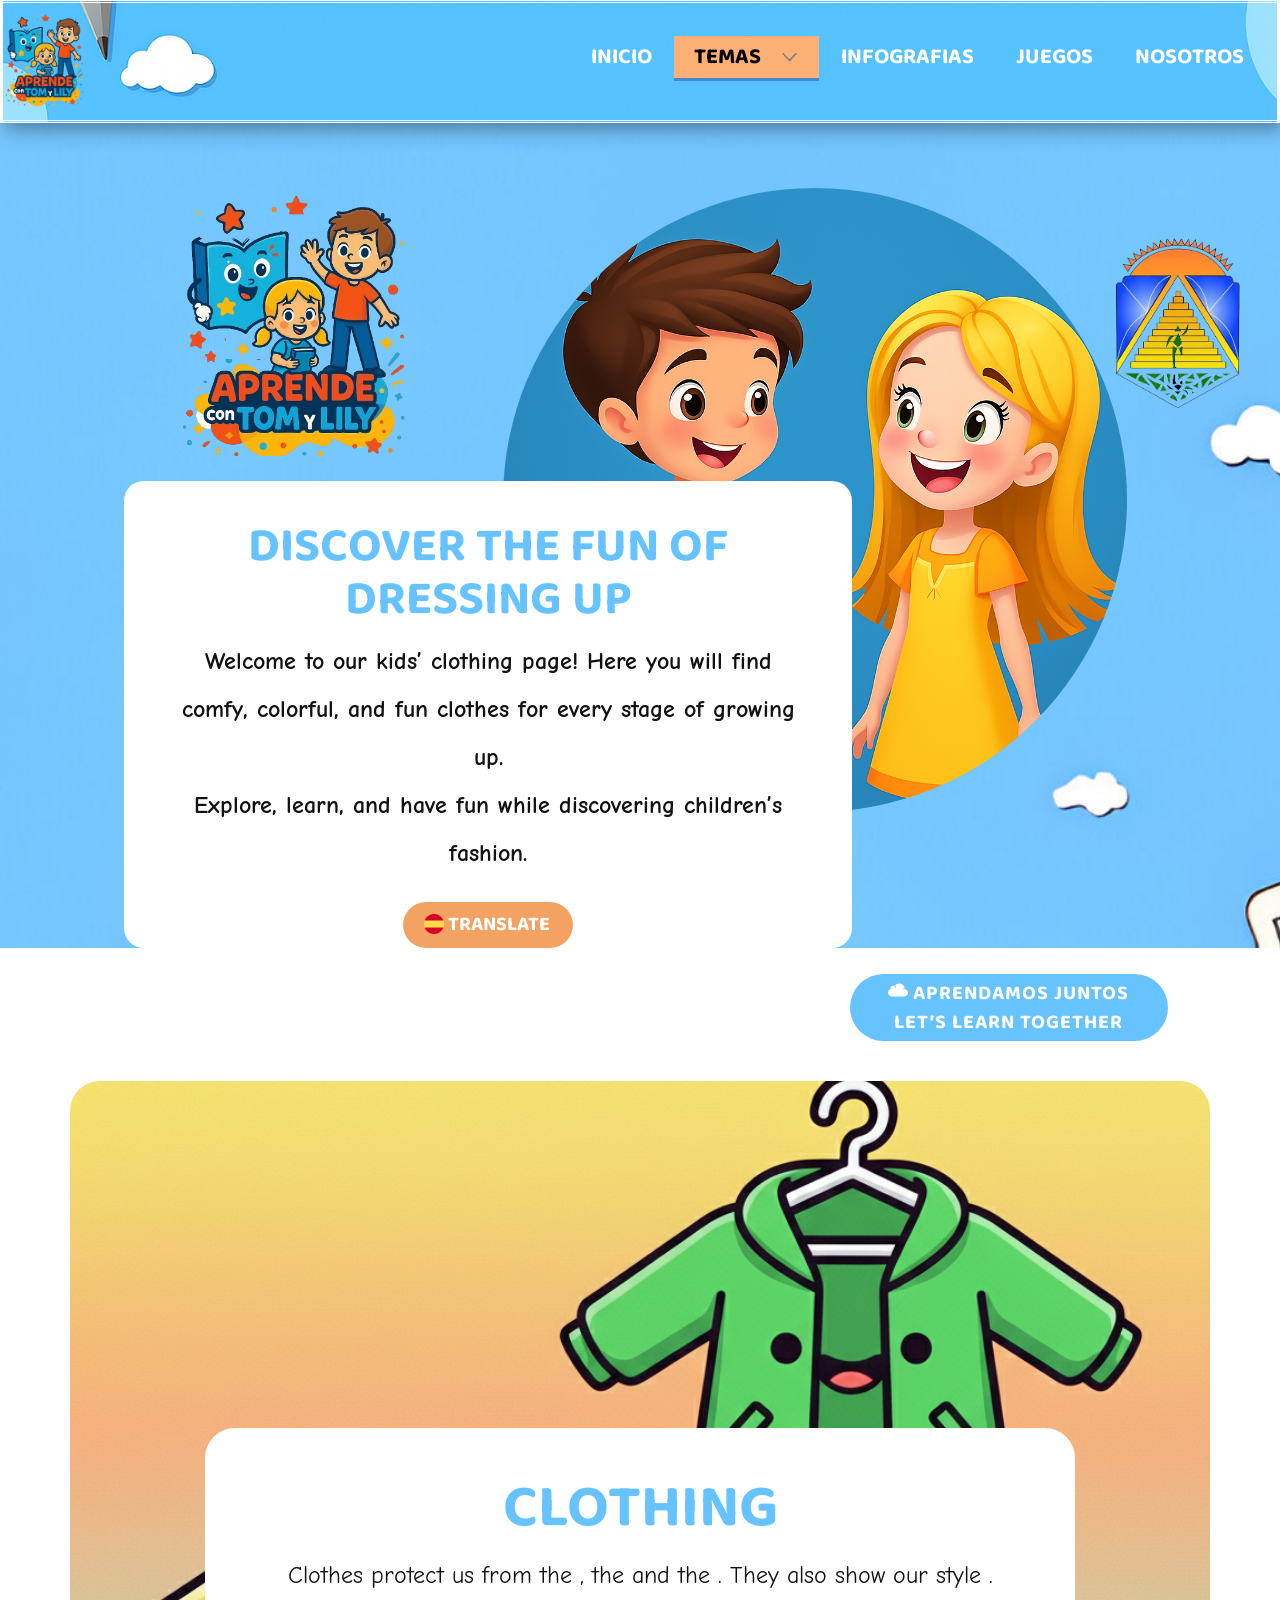
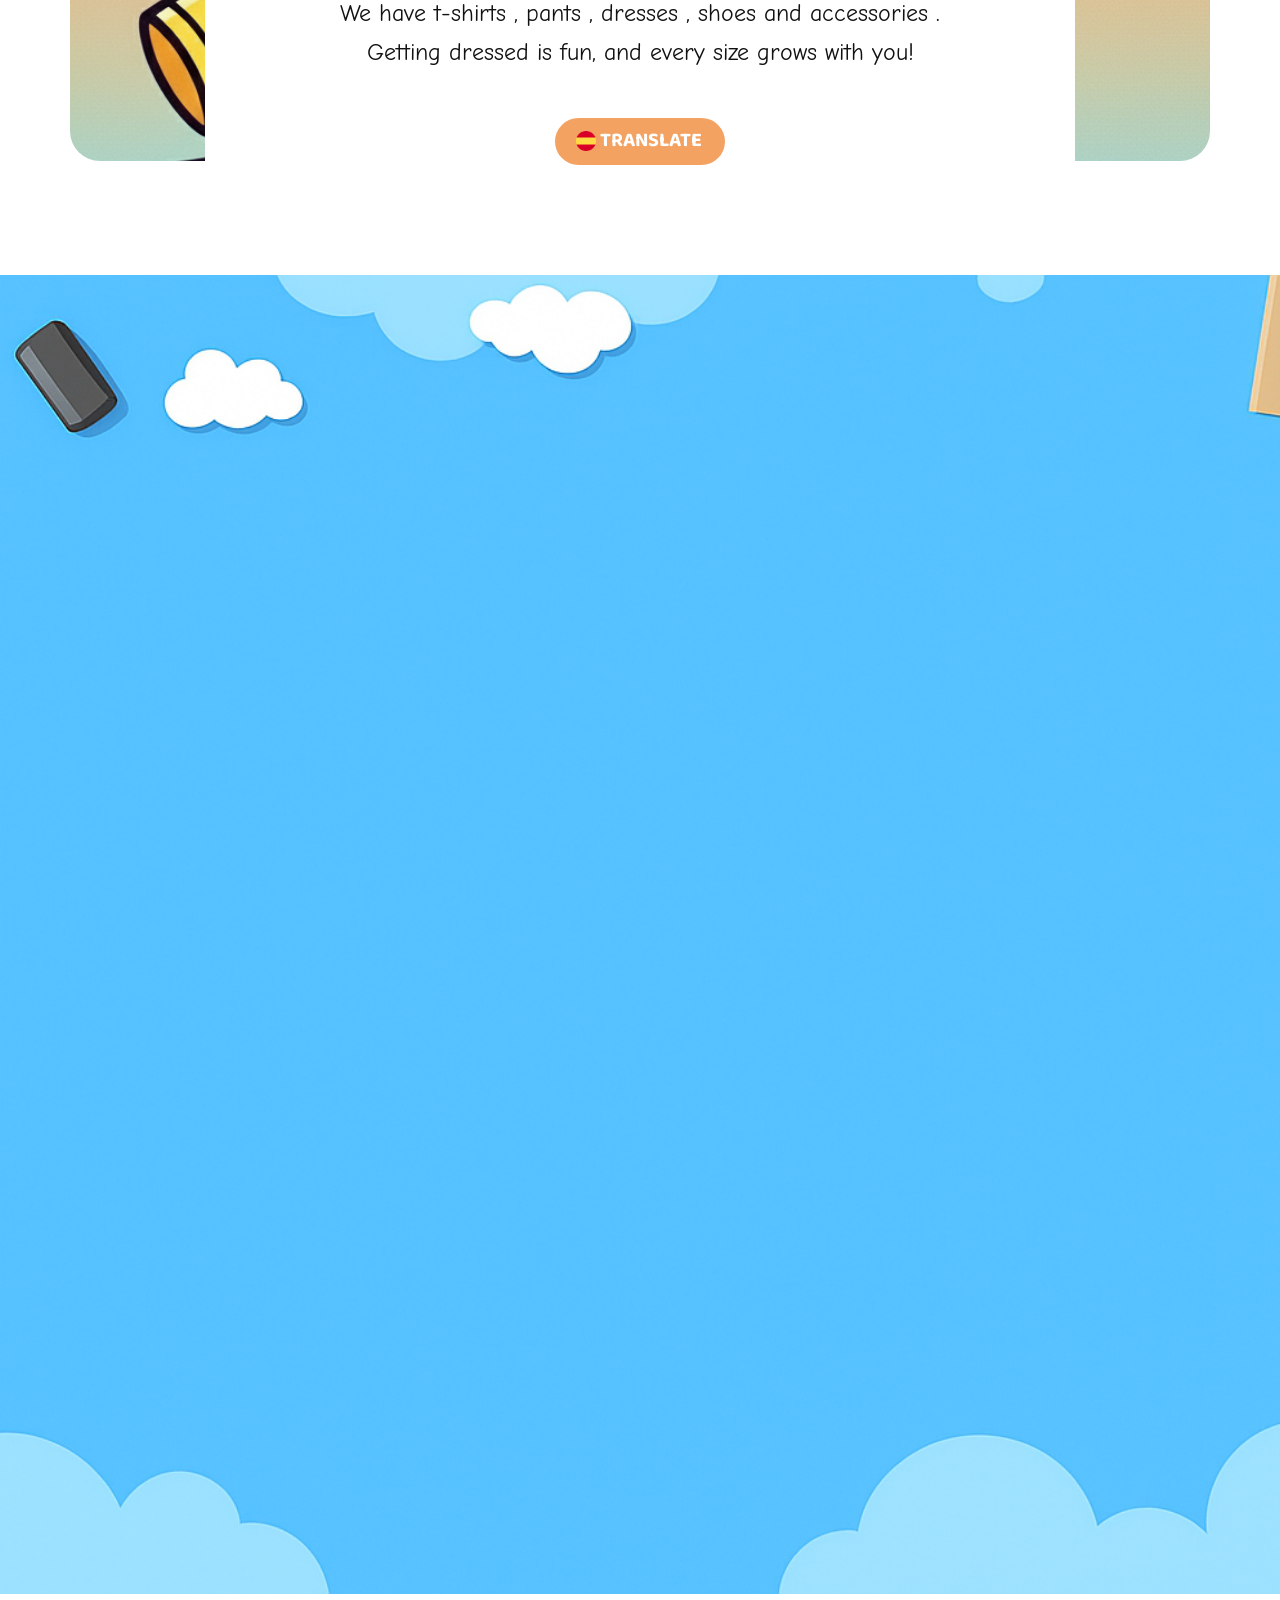
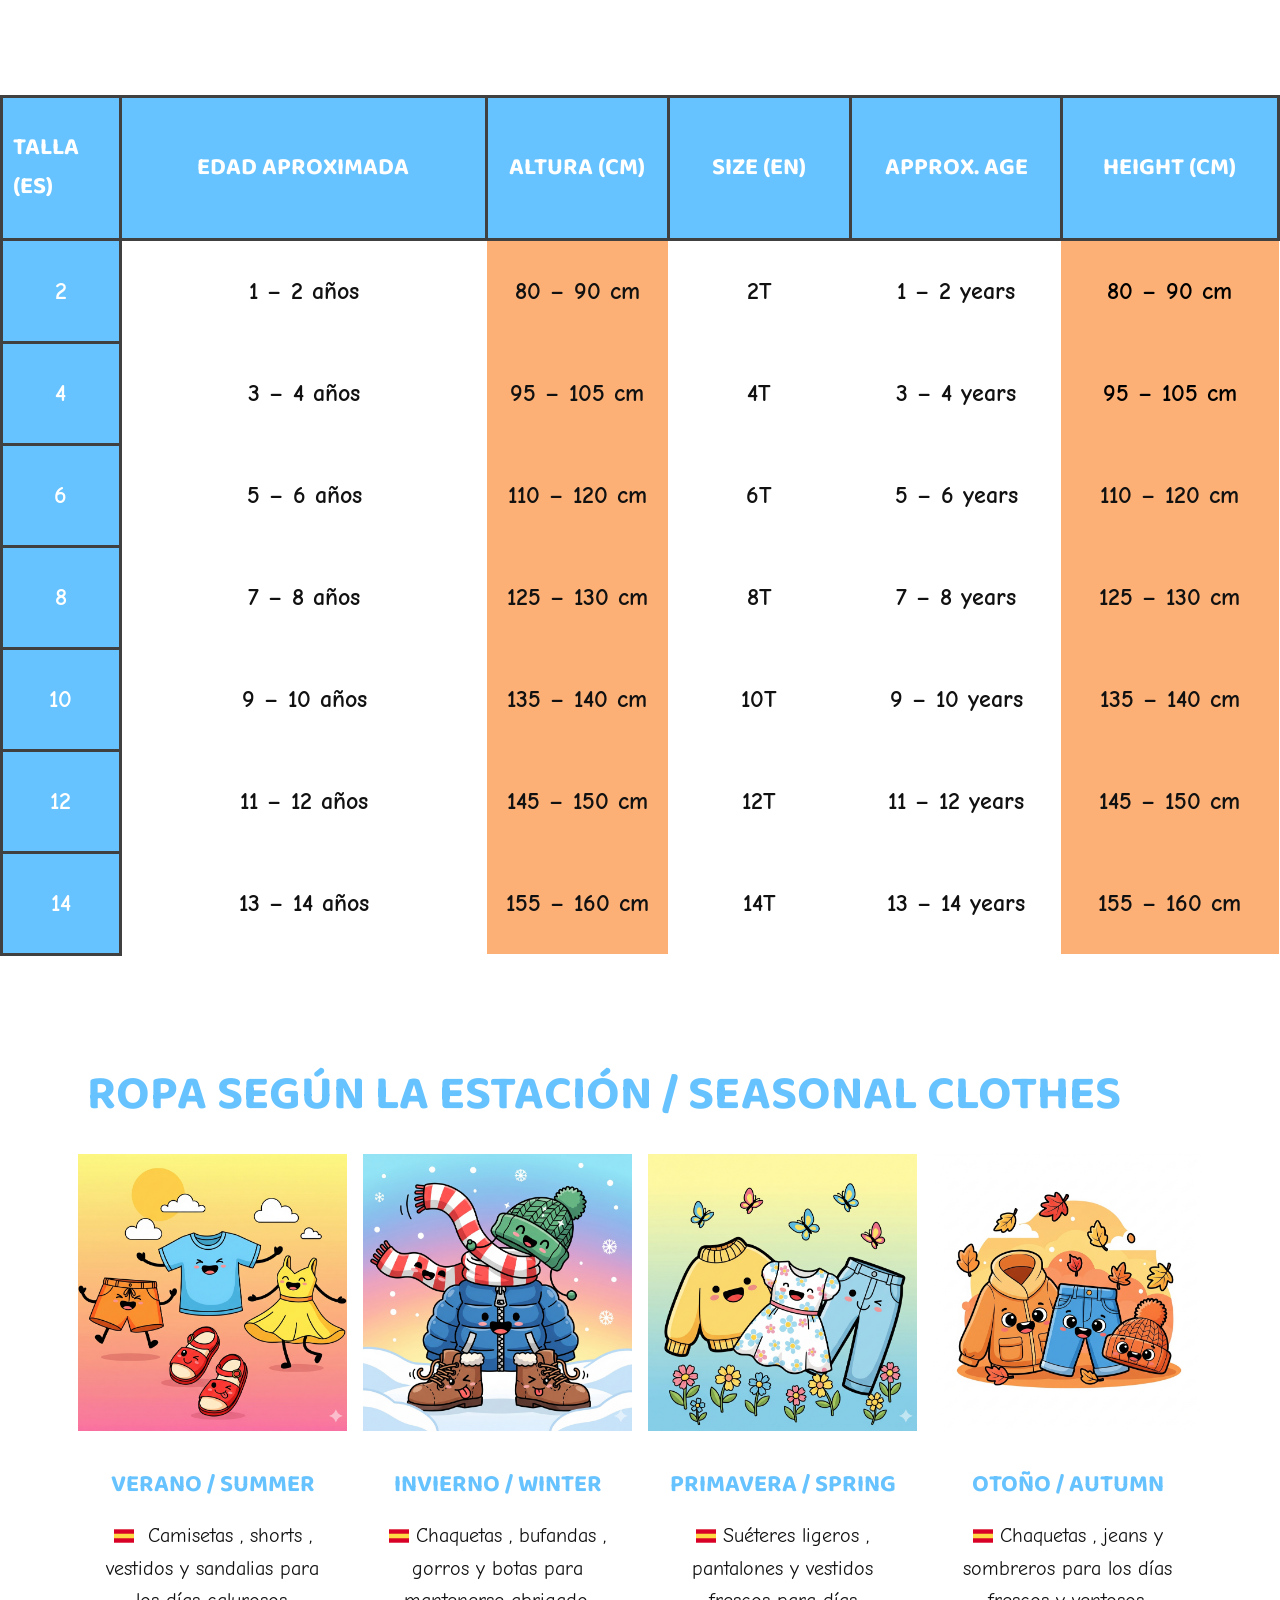
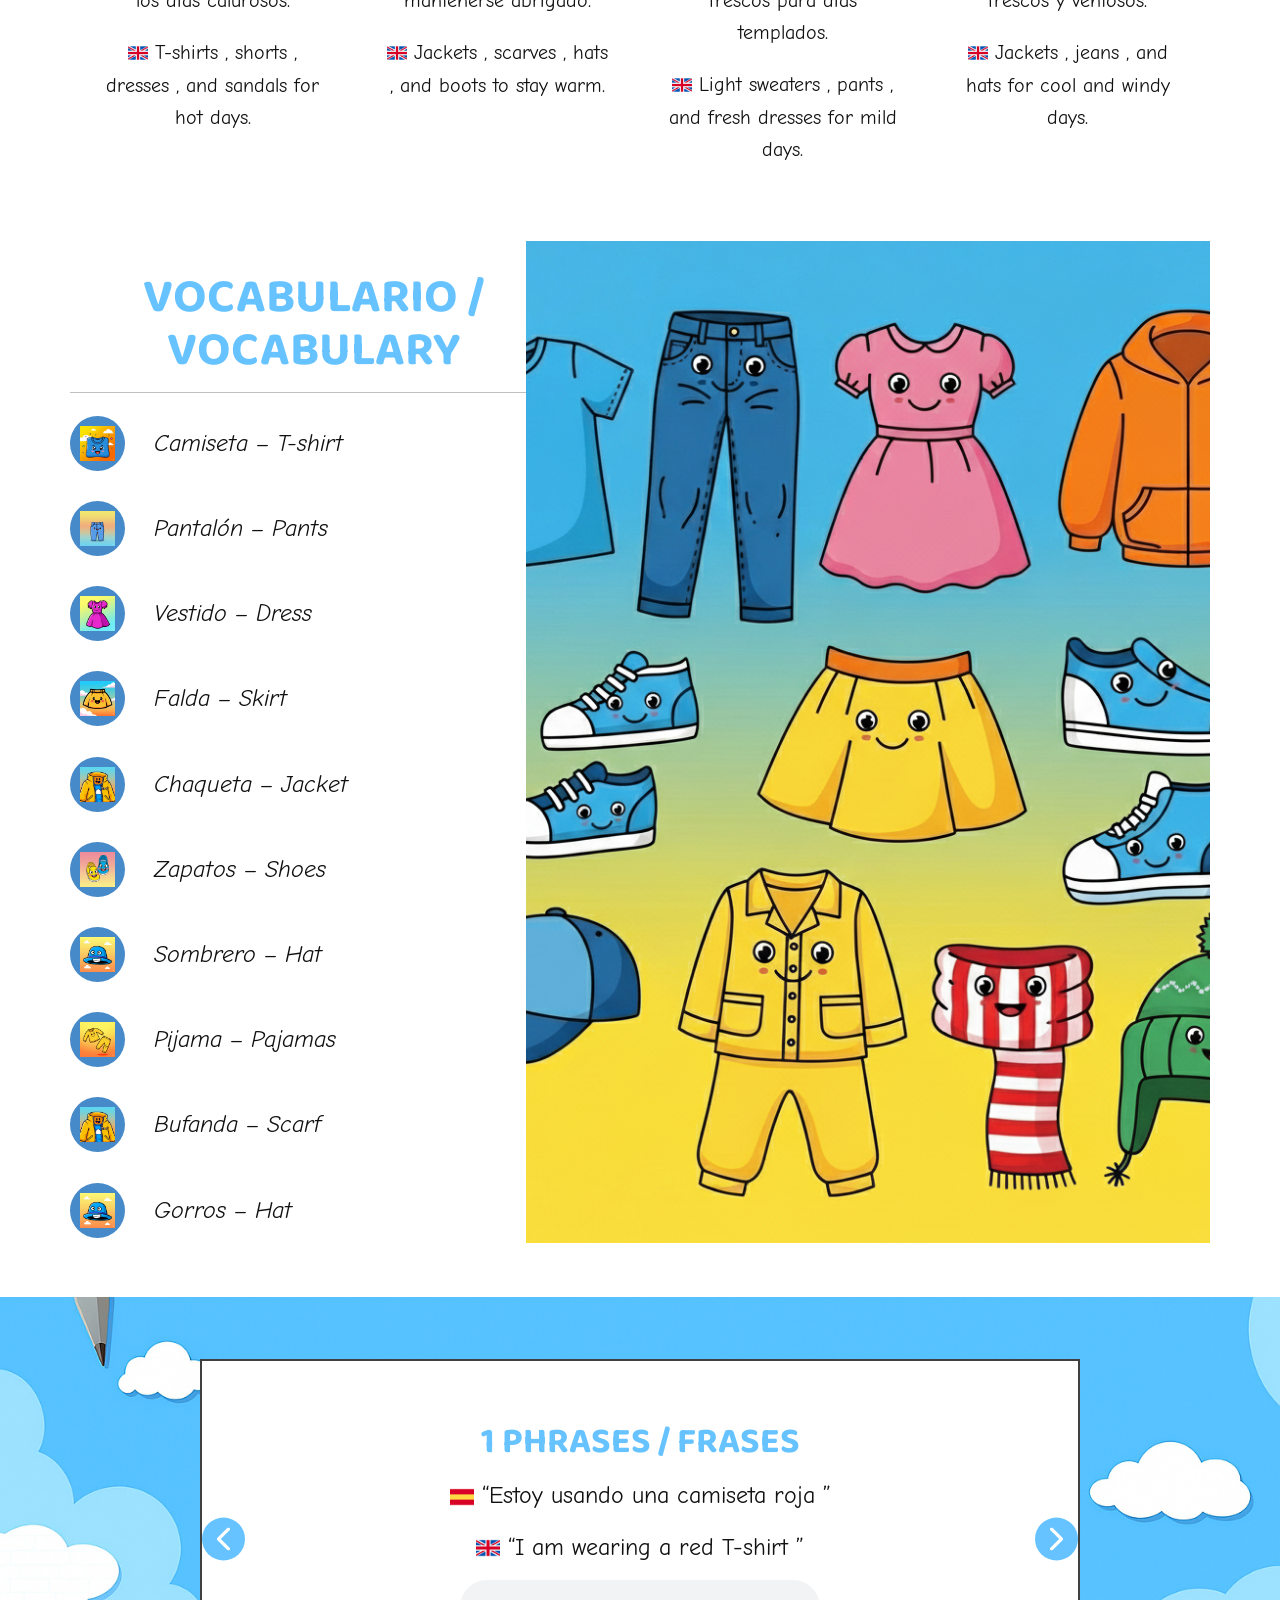
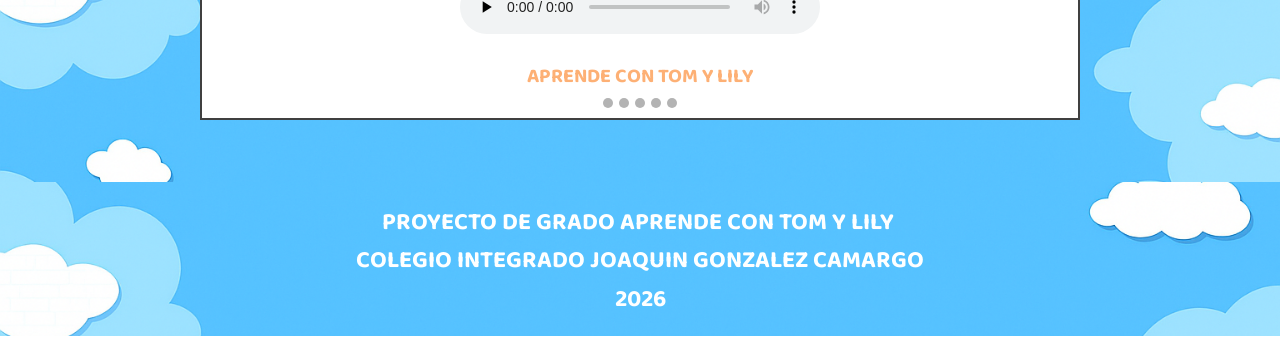
==== Clothes.html @ 3222d50f "proyecto" ====
<!DOCTYPE html>
<html style="font-size: 16px;" lang="es-CO"><head>
    <meta name="viewport" content="width=device-width, initial-scale=1.0">
    <meta charset="utf-8">
    <meta name="keywords" content="GLOOMY, ​SINTOMAS, 01, 02, ​LA DEP​RESION, ​SINTOMAS, Sample Headline, Aumentar la presencia en las búsquedas del sitio web, Haga crecer su negocio con marketing digital de servicio completo">
    <meta name="description" content="">
    <title>Clothes</title>
    <link rel="stylesheet" href="assets/css/nicepage.css" media="screen">
  <link rel="stylesheet" href="assets/css/Clothes.css" media="screen">
  <link rel="stylesheet" href="assets/css/responsive.css" media="screen">
    <script class="u-script" type="text/javascript" src="assets/js/jquery.js" defer=""></script>
    <script class="u-script" type="text/javascript" src="assets/js/nicepage.js" defer=""></script>
    
    
    
    
    
    
    
    
    
    <link id="u-page-google-font" rel="stylesheet" href="https://fonts.googleapis.com/css2?display=swap&amp;family=Baloo+2:wght@400;500;600;700;800&amp;family=Comic+Neue:ital,wght@0,300;0,400;0,700;1,300;1,400;1,700">
    <script type="application/ld+json">{
		"@context": "http://schema.org",
		"@type": "Organization",
		"name": "Tom y Lily 1",
		"logo": "images/logo-118.png"
}</script>
    <meta name="theme-color" content="#478ac9">
    <meta property="og:title" content="Clothes">
    <meta property="og:description" content="">
    <meta property="og:type" content="website">
  <meta data-intl-tel-input-cdn-path="intlTelInput/"></head>
  <body data-path-to-root="./" data-include-products="false" class="u-body u-clearfix u-overlap u-xxl-mode" data-lang="es"><header class="u-border-3 u-border-white u-box-shadow u-clearfix u-header u-image u-sticky u-header" id="sec-ee45" data-animation-name="" data-animation-duration="0" data-animation-delay="0" data-animation-direction=""><a href="index.html#sec-a640" data-page-id="1099517345" class="u-image u-logo u-image-1" data-image-width="408" data-image-height="612" data-lang-es="1099517345#sec-a640">
        <img src="images/logo-118.png" class="u-logo-image u-logo-image-1">
      </a><nav class="u-dropdown-icon u-menu u-menu-dropdown u-offcanvas u-menu-1" role="navigation" data-responsive-from="MD">
        <div class="menu-collapse u-custom-font" style="font-size: 1.375rem; letter-spacing: 0px; font-family: &quot;Baloo 2&quot;; font-weight: 700; text-transform: uppercase;">
          <a class="u-button-style u-custom-active-border-color u-custom-active-color u-custom-border u-custom-border-color u-custom-borders u-custom-color u-custom-hover-border-color u-custom-hover-color u-custom-left-right-menu-spacing u-custom-padding-bottom u-custom-text-active-color u-custom-text-color u-custom-text-decoration u-custom-text-hover-color u-custom-text-shadow u-custom-text-shadow-blur u-custom-text-shadow-color u-custom-text-shadow-transparency u-custom-text-shadow-x u-custom-text-shadow-y u-custom-top-bottom-menu-spacing u-hamburger-link u-nav-link u-text-active-palette-1-base u-text-hover-palette-2-base u-hamburger-link-1" href="#" tabindex="-1" aria-label="Open menu" aria-controls="f4fc">
            <svg class="u-svg-link" viewBox="0 0 24 24"><use xlink:href="#menu-hamburger"></use></svg>
            <svg class="u-svg-content" version="1.1" id="menu-hamburger" viewBox="0 0 16 16" x="0px" y="0px" xmlns:xlink="http://www.w3.org/1999/xlink" xmlns="http://www.w3.org/2000/svg"><g><rect y="1" width="16" height="2"></rect><rect y="7" width="16" height="2"></rect><rect y="13" width="16" height="2"></rect>
</g></svg>
          </a>
        </div>
        <div class="u-custom-menu u-nav-container">
          <ul class="u-custom-font u-nav u-spacing-2 u-unstyled u-nav-1" role="menubar"><li role="none" class="u-nav-item"><a role="menuitem" class="u-active-custom-color-5 u-border-3 u-border-active-palette-1-base u-border-hover-palette-1-light-1 u-border-no-left u-border-no-right u-border-no-top u-button-style u-hover-custom-color-8 u-nav-link u-text-active-black u-text-hover-black u-text-white u-nav-link-2" href="index.html" data-page-id="1099517345" data-lang-es="{&quot;content&quot;:&quot;Inicio&quot;,&quot;href&quot;:&quot;1099517345#sec-a640&quot;}">Inicio</a>
</li><li role="none" class="u-nav-item"><a role="menuitem" class="u-active-custom-color-5 u-border-3 u-border-active-palette-1-base u-border-hover-palette-1-light-1 u-border-no-left u-border-no-right u-border-no-top u-button-style u-hover-custom-color-8 u-nav-link u-text-active-black u-text-hover-black u-text-white u-nav-link-2" href="#" data-lang-es="{&quot;content&quot;:&quot;Temas&quot;,&quot;href&quot;:&quot;#&quot;}">Temas</a><div class="u-nav-popup"><ul role="menu" class="u-border-1 u-border-grey-30 u-h-spacing-16 u-nav u-unstyled u-v-spacing-10 u-nav-2" aria-label="Temas menu"><li role="none" class="u-nav-item"><a role="menuitem" class="u-active-custom-color-5 u-button-style u-hover-custom-color-5 u-nav-link u-text-active-palette-1-dark-2 u-text-black u-text-hover-white u-white" href="My-family.html" data-lang-es="{&quot;content&quot;:&quot;My Family&quot;,&quot;href&quot;:&quot;/My-family.html&quot;}">My Family</a>
</li><li role="none" class="u-nav-item"><a role="menuitem" class="u-active-custom-color-5 u-button-style u-hover-custom-color-5 u-nav-link u-text-active-palette-1-dark-2 u-text-black u-text-hover-white u-white" href="Food-And-Drinks.html" data-lang-es="{&quot;content&quot;:&quot;Food and Drinks&quot;}">Food and Drinks</a>
</li><li role="none" class="u-nav-item"><a role="menuitem" class="u-active-custom-color-5 u-button-style u-hover-custom-color-5 u-nav-link u-text-active-palette-1-dark-2 u-text-black u-text-hover-white u-white" href="Clothes.html" data-lang-es="{&quot;content&quot;:&quot;Clothes&quot;}">Clothes</a>
</li></ul>
</div>
</li><li role="none" class="u-nav-item"><a role="menuitem" class="u-active-custom-color-5 u-border-3 u-border-active-palette-1-base u-border-hover-palette-1-light-1 u-border-no-left u-border-no-right u-border-no-top u-button-style u-hover-custom-color-8 u-nav-link u-text-active-black u-text-hover-black u-text-white u-nav-link-2" href="Infografias.html" data-lang-es="{&quot;content&quot;:&quot;Infografias&quot;,&quot;href&quot;:&quot;&quot;}">Infografias</a>
</li><li role="none" class="u-nav-item"><a role="menuitem" class="u-active-custom-color-5 u-border-3 u-border-active-palette-1-base u-border-hover-palette-1-light-1 u-border-no-left u-border-no-right u-border-no-top u-button-style u-hover-custom-color-8 u-nav-link u-text-active-black u-text-hover-black u-text-white u-nav-link-2" href="Juegos.html" data-lang-es="{&quot;content&quot;:&quot;Juegos&quot;,&quot;href&quot;:&quot;#&quot;}">Juegos</a>
</li><li role="none" class="u-nav-item"><a role="menuitem" class="u-active-custom-color-5 u-border-3 u-border-active-palette-1-base u-border-hover-palette-1-light-1 u-border-no-left u-border-no-right u-border-no-top u-button-style u-hover-custom-color-8 u-nav-link u-text-active-black u-text-hover-black u-text-white u-nav-link-2" href="Nosotros.html" data-lang-es="{&quot;content&quot;:&quot;Nosotros&quot;,&quot;href&quot;:&quot;&quot;}">Nosotros</a>
</li></ul>
        </div>
        <div class="u-custom-menu u-nav-container-collapse" id="f4fc" role="region" aria-label="Menu panel">
          <div class="u-black u-container-style u-inner-container-layout u-opacity u-opacity-95 u-sidenav">
            <div class="u-inner-container-layout u-sidenav-overflow">
              <div class="u-menu-close" tabindex="-1" aria-label="Close menu"></div>
              <ul class="u-align-center u-nav u-popupmenu-items u-unstyled u-nav-3" role="menubar"><li role="none" class="u-nav-item"><a role="menuitem" class="u-button-style u-nav-link" href="index.html" data-page-id="1099517345" data-lang-es="{&quot;content&quot;:&quot;Inicio&quot;,&quot;href&quot;:&quot;1099517345#sec-a640&quot;}">Inicio</a>
</li><li role="none" class="u-nav-item"><a role="menuitem" class="u-button-style u-nav-link" href="My-family.html" data-lang-es="{&quot;content&quot;:&quot;Temas&quot;,&quot;href&quot;:&quot;#&quot;}">Temas</a><div class="u-nav-popup"><ul role="menu" class="u-border-1 u-border-grey-30 u-h-spacing-16 u-nav u-unstyled u-v-spacing-10 u-nav-4" aria-label="Temas menu"><li role="none" class="u-nav-item"><a role="menuitem" class="u-button-style u-nav-link" href="#" data-lang-es="{&quot;content&quot;:&quot;My Family&quot;,&quot;href&quot;:&quot;/My-family.html&quot;}">My Family</a>
</li><li role="none" class="u-nav-item"><a role="menuitem" class="u-button-style u-nav-link" href="Food-And-Drinks.html" data-lang-es="{&quot;content&quot;:&quot;Food and Drinks&quot;}">Food and Drinks</a>
</li><li role="none" class="u-nav-item"><a role="menuitem" class="u-button-style u-nav-link" href="Clothes.html" data-lang-es="{&quot;content&quot;:&quot;Clothes&quot;}">Clothes</a>
</li></ul>
</div>
</li><li role="none" class="u-nav-item"><a role="menuitem" class="u-button-style u-nav-link" href="Infografias.html" data-lang-es="{&quot;content&quot;:&quot;Infografias&quot;,&quot;href&quot;:&quot;&quot;}">Infografias</a>
</li><li role="none" class="u-nav-item"><a role="menuitem" class="u-button-style u-nav-link" href="Juegos.html" data-lang-es="{&quot;content&quot;:&quot;Juegos&quot;,&quot;href&quot;:&quot;#&quot;}">Juegos</a>
</li><li role="none" class="u-nav-item"><a role="menuitem" class="u-button-style u-nav-link" href="Nosotros.html" data-lang-es="{&quot;content&quot;:&quot;Nosotros&quot;,&quot;href&quot;:&quot;/Nosotros.html&quot;}">Nosotros</a>
</li></ul>
            </div>
          </div>
          <div class="u-black u-menu-overlay u-opacity u-opacity-70"></div>
        </div>
        <style class="menu-style">@media (max-width: 939px) {
                    [data-responsive-from="MD"] .u-nav-container {
                        display: none;
                    }
                    [data-responsive-from="MD"] .menu-collapse {
                        display: block;
                    }
                }</style>
      </nav><style class="u-sticky-style" data-style-id="108c">.u-sticky-fixed.u-sticky-108c, .u-body.u-sticky-fixed .u-sticky-108c {
box-shadow: 0px 2px 8px 0px rgba(128,128,128,1) !important
}.u-sticky-fixed.u-sticky-108c:before, .u-body.u-sticky-fixed .u-sticky-108c:before {
borders: top right bottom left !important; border-style: double !important
} </style></header>
    <section class="u-clearfix u-valign-top-xxl u-section-1" id="sec-a640">
      <div class="u-container-style u-expanded-width u-gradient u-group u-image u-shape-rectangle u-image-1">
        <div class="u-container-layout u-container-layout-1">
          <img class="u-image u-image-default u-image-2" src="images/logo-118.png" alt="" data-image-width="408" data-image-height="612">
          <div class="u-align-left u-image u-image-circle u-preserve-proportions u-image-3" data-image-width="1024" data-image-height="1536"></div>
          <div class="u-align-left u-container-align-left u-container-style u-group u-radius-20 u-shape-round u-white u-group-2">
            <div class="u-container-layout u-container-layout-2">
              <h2 class="u-align-center u-custom-font u-text u-text-color-var u-text-1"> Discover the Fun of Dressing Up</h2>
              <p class="u-align-center u-custom-font u-text u-text-2">  Welco​me to our kids’ clothing page! Here you will find comfy, colorful, and fun clothes  for every stage of growing up. <br> Explore, learn, and have fun while discovering children’s fashion. 
              </p>
              <a href="#popup-b78e" class="u-border-none u-btn u-btn-round u-button-style u-custom-color-2 u-custom-font u-dialog-link u-hover-custom-color-3 u-radius u-btn-1"><span class="u-file-icon u-icon"><img src="images/197593-99.png" alt=""></span>&nbsp;TRANSLATE
              </a>
            </div>
          </div>
          <img class="u-image u-image-contain u-image-default u-preserve-proportions u-image-4" src="images/CELCOC1.png" alt="" data-image-width="750" data-image-height="750">
        </div>
      </div>
      <a href="images/117.gifsec-fe92" class="u-active-custom-color-5 u-btn u-btn-round u-button-style u-custom-color-3 u-custom-font u-hover-custom-color-4 u-radius u-btn-2"><span class="u-icon"><svg class="u-svg-content" viewBox="0 0 56 56" x="0px" y="0px" style="width: 1em; height: 1em;"><path d="M25,46H10.845C4.865,46,0,41.135,0,35.154C0,31,2.705,26.688,6.433,24.901L7,24.63V24c0-0.127,0.008-0.256,0.015-0.386
	l0.009-0.16l-0.012-0.21C7.006,23.163,7,23.082,7,23c0-3.859,3.141-7,7-7c0.309,0,0.614,0.027,0.917,0.067
	c0.078,0.01,0.156,0.023,0.233,0.036c0.267,0.044,0.53,0.102,0.789,0.177c0.035,0.01,0.071,0.017,0.106,0.027
	c0.285,0.087,0.563,0.197,0.835,0.321c0.071,0.032,0.14,0.067,0.21,0.101c0.24,0.119,0.475,0.249,0.702,0.396
	C19.719,18.373,21,20.538,21,23c0,0.553,0.447,1,1,1s1-0.447,1-1c0-2.754-1.246-5.219-3.2-6.871C22.667,12.379,27.388,10,32.085,10
	c7.745,0,14.177,6.135,14.848,13.888c-1.022-0.072-2.552-0.109-4.083,0.124c-0.546,0.083-0.921,0.593-0.838,1.139
	c0.075,0.495,0.501,0.85,0.987,0.85c0.05,0,0.101-0.004,0.151-0.012c2.227-0.337,4.548-0.021,4.684-0.002
	C52.49,26.872,56,31.161,56,35.972C56,41.501,51.501,46,45.972,46H33H25z"></path></svg></span>&nbsp;APRENDAMOS JUNTOS<br>LET’S LEARN TOGETHER
      </a>
    </section>
    <section class="u-carousel u-slide u-valign-middle u-block-b45f-1" id="carousel-2fa1" data-interval="5000" data-u-ride="carousel">
      <ol class="u-absolute-hcenter u-carousel-indicators u-hidden u-block-b45f-2">
        <li data-u-target="#carousel-2fa1" class="u-active u-grey-30 u-shape-circle" style="width: 10px; height: 10px;" data-u-slide-to="0"></li>
      </ol>
      <div class="u-carousel-inner" role="listbox">
        <div class="u-active u-carousel-item u-clearfix u-container-align-center-lg u-container-align-center-xl u-valign-bottom-lg u-valign-bottom-md u-valign-bottom-sm u-section-2-1">
          <div class="u-clearfix u-sheet u-valign-top-xl u-sheet-1">
            <img class="u-expanded-width-lg u-expanded-width-md u-expanded-width-sm u-expanded-width-xs u-image u-image-round u-radius u-image-1" src="images/ROPA.png" data-image-width="1024" data-image-height="1024" data-animation-name="customAnimationIn" data-animation-duration="1500" data-animation-delay="500">
            <div class="u-align-center u-container-align-center u-container-style u-expanded-width-sm u-expanded-width-xs u-group u-radius u-shape-round u-white u-group-1" data-animation-name="customAnimationIn" data-animation-duration="1500" data-animation-delay="500">
              <div class="u-container-layout u-valign-bottom-lg u-valign-middle-md u-valign-middle-xs u-container-layout-1">
                <h2 class="u-align-center u-custom-font u-text u-text-custom-color-3 u-text-1" data-animation-name="customAnimationIn" data-animation-duration="1500" data-animation-delay="500"> Clothing</h2>
                <p class="u-align-center u-custom-font u-text u-text-2" data-animation-name="customAnimationIn" data-animation-duration="1500" data-animation-delay="500" data-animation-direction=""> Clothes protect us from the , the  and the . They also show our style .<br> We have t-shirts , pants , dresses , shoes  and accessories .<br> Getting dressed is fun, and every size grows with you! 
                </p>
                <a href="#popup-6038" class="u-border-none u-btn u-btn-round u-button-style u-custom-color-2 u-custom-font u-dialog-link u-hover-custom-color-3 u-radius u-btn-1"><span class="u-file-icon u-icon"><img src="images/197593-99.png" alt=""></span>&nbsp;TRANSLATE
                </a>
              </div>
            </div>
          </div>
        </div>
      </div>
      <a class="u-absolute-vcenter u-carousel-control u-carousel-control-prev u-hidden u-text-grey-30 u-block-b45f-3" href="#carousel-2fa1" role="button" data-u-slide="prev"><span aria-hidden="true">
          <svg class="u-svg-link" viewBox="0 0 477.175 477.175"><path d="M145.188,238.575l215.5-215.5c5.3-5.3,5.3-13.8,0-19.1s-13.8-5.3-19.1,0l-225.1,225.1c-5.3,5.3-5.3,13.8,0,19.1l225.1,225
                    c2.6,2.6,6.1,4,9.5,4s6.9-1.3,9.5-4c5.3-5.3,5.3-13.8,0-19.1L145.188,238.575z"></path></svg></span><span class="sr-only">Previous</span>
      </a>
      <a class="u-absolute-vcenter u-carousel-control u-carousel-control-next u-hidden u-text-grey-30 u-block-b45f-4" href="#carousel-2fa1" role="button" data-u-slide="next"><span aria-hidden="true">
          <svg class="u-svg-link" viewBox="0 0 477.175 477.175"><path d="M360.731,229.075l-225.1-225.1c-5.3-5.3-13.8-5.3-19.1,0s-5.3,13.8,0,19.1l215.5,215.5l-215.5,215.5
                    c-5.3,5.3-5.3,13.8,0,19.1c2.6,2.6,6.1,4,9.5,4c3.4,0,6.9-1.3,9.5-4l225.1-225.1C365.931,242.875,365.931,234.275,360.731,229.075z"></path></svg></span><span class="sr-only">Siguiente</span>
      </a>
    </section>
    <section class="u-align-center u-clearfix u-container-align-center u-container-align-center-lg u-container-align-center-xl u-container-align-center-xxl u-gradient u-image u-valign-middle-lg u-valign-middle-md u-valign-middle-sm u-valign-middle-xl u-valign-middle-xs u-section-3" id="sec-fe92">
      
      
      
      
      
      
      
      
      
      
      
      
      
      
      
      
      
      
      <div class="u-clearfix u-sheet u-sheet-1">
        <h2 class="u-align-center u-custom-font u-text u-text-white u-text-1" data-animation-name="customAnimationIn" data-animation-duration="1500" data-animation-delay="0">  Ropa para Niños / Kids' Clothes </h2>
        <div class="u-expanded-width u-list u-list-1">
          <div class="u-repeater u-repeater-1">
            <div class="u-align-center u-container-align-center u-container-style u-list-item u-repeater-item u-shape-round u-top-left-radius-20 u-video-cover u-white u-list-item-1" data-animation-name="customAnimationIn" data-animation-duration="1500" data-animation-delay="500">
              <div class="u-container-layout u-similar-container u-valign-top-lg u-valign-top-md u-valign-top-sm u-valign-top-xl u-valign-top-xs u-container-layout-1">
                <img class="u-expanded-width u-image u-image-1" src="images/camiseta.png" alt="" data-image-width="1024" data-image-height="1024">
                <h5 class="u-align-center u-text u-text-custom-color-3 u-text-2"> Camiseta  – T-shirt</h5>
                <p class="u-align-center u-text u-text-3">Prenda básica, fresca y cómoda para usar todos los días.<br>
                </p>
                <audio class="clothing-audio" controls preload="none" aria-label="Audio de camiseta">
                  <source src="files/clothes/tshirt.ogg" type="audio/ogg">
                </audio>
              </div>
            </div>
            <div class="u-align-center u-container-align-center u-container-style u-list-item u-repeater-item u-shape-round u-top-left-radius-20 u-white u-list-item-2" data-animation-name="customAnimationIn" data-animation-duration="1500" data-animation-delay="500">
              <div class="u-container-layout u-similar-container u-valign-top-lg u-valign-top-md u-valign-top-sm u-valign-top-xl u-valign-top-xs u-container-layout-2">
                <img class="u-expanded-width u-image u-image-2" src="images/PANTALON.png" alt="" data-image-width="1024" data-image-height="1024">
                <h5 class="u-align-center u-text u-text-custom-color-3 u-text-4"> Pantalón  – Pants</h5>
                <p class="u-align-center u-text u-text-5">Perfectos para jugar y estar protegido en cualquier momento. </p>
                <audio class="clothing-audio" controls preload="none" aria-label="Audio de pantalón">
                  <source src="files/clothes/Pants%20(%20pantalo%CC%81n%20).m4a.mp4" type="audio/mp4">
                </audio>
              </div>
            </div>
            <div class="u-align-center u-container-align-center u-container-style u-list-item u-repeater-item u-shape-round u-top-left-radius-20 u-video-cover u-white u-list-item-3" data-animation-name="customAnimationIn" data-animation-duration="1500" data-animation-delay="500">
              <div class="u-container-layout u-similar-container u-valign-top-lg u-valign-top-md u-valign-top-sm u-valign-top-xl u-valign-top-xs u-container-layout-3">
                <img class="u-expanded-width u-image u-image-3" src="images/VESTIDO.png" alt="" data-image-width="1920" data-image-height="1920">
                <h5 class="u-align-center u-text u-text-custom-color-3 u-text-6"> Vestido  – Dress</h5>
                <p class="u-align-center u-text u-text-7"> Ropa bonita y colorida, ideal para ocasiones especiales o el día a día.</p>
                <span class="clothing-audio clothing-audio-unavailable">Audio no disponible</span>
              </div>
            </div>
            <div class="u-align-center u-container-align-center u-container-style u-list-item u-repeater-item u-shape-round u-top-left-radius-20 u-video-cover u-white u-list-item-4" data-animation-name="customAnimationIn" data-animation-duration="1500" data-animation-delay="500">
              <div class="u-container-layout u-similar-container u-valign-top-lg u-valign-top-md u-valign-top-sm u-valign-top-xl u-valign-top-xs u-container-layout-4">
                <img class="u-expanded-width u-image u-image-4" src="images/FALDA.png" alt="" data-image-width="1920" data-image-height="1920">
                <h5 class="u-align-center u-text u-text-custom-color-3 u-text-8"> Falda  – Skirt</h5>
                <p class="u-align-center u-text u-text-9"> Ligera y fresca, perfecta para días calurosos.</p>
                <audio class="clothing-audio" controls preload="none" aria-label="Audio de falda">
                  <source src="files/clothes/Skirt%20(%20falda).m4a.mp4" type="audio/mp4">
                </audio>
              </div>
            </div>
            <div class="u-align-center u-container-align-center u-container-style u-list-item u-repeater-item u-shape-round u-top-left-radius-20 u-video-cover u-white u-list-item-5" data-animation-name="customAnimationIn" data-animation-duration="1500" data-animation-delay="500">
              <div class="u-container-layout u-similar-container u-valign-top-lg u-valign-top-md u-valign-top-sm u-valign-top-xl u-valign-top-xs u-container-layout-5">
                <img class="u-expanded-width u-image u-image-5" src="images/CHAQUETA.png" alt="" data-image-width="1920" data-image-height="1920">
                <h5 class="u-align-center u-text u-text-custom-color-3 u-text-10"> Chaqueta  – Jacket</h5>
                <p class="u-align-center u-text u-text-11"> Protege del frío y el viento, muy útil en invierno.</p>
                <audio class="clothing-audio" controls preload="none" aria-label="Audio de chaqueta">
                  <source src="files/clothes/jacket.ogg" type="audio/ogg">
                </audio>
              </div>
            </div>
            <div class="u-align-center u-container-align-center u-container-style u-list-item u-repeater-item u-shape-round u-top-left-radius-20 u-video-cover u-white u-list-item-6" data-animation-name="customAnimationIn" data-animation-duration="1500" data-animation-delay="500">
              <div class="u-container-layout u-similar-container u-valign-top-lg u-valign-top-md u-valign-top-sm u-valign-top-xl u-valign-top-xs u-container-layout-6">
                <img class="u-expanded-width u-image u-image-6" src="images/ZAPATOS.png" alt="" data-image-width="1920" data-image-height="1920">
                <h5 class="u-align-center u-text u-text-custom-color-3 u-text-12"> Zapatos  – Shoes</h5>
                <p class="u-align-center u-text u-text-13"> Cómodos para correr, saltar y divertirse al máximo.</p>
                <audio class="clothing-audio" controls preload="none" aria-label="Audio de zapatos">
                  <source src="files/clothes/Shoes%20(zapatos).m4a.mp4" type="audio/mp4">
                </audio>
              </div>
            </div>
            <div class="u-align-center u-container-align-center u-container-style u-list-item u-repeater-item u-shape-round u-top-left-radius-20 u-video-cover u-white u-list-item-7" data-animation-name="customAnimationIn" data-animation-duration="1500" data-animation-delay="500">
              <div class="u-container-layout u-similar-container u-valign-top-lg u-valign-top-md u-valign-top-sm u-valign-top-xl u-valign-top-xs u-container-layout-7">
                <img class="u-expanded-width u-image u-image-7" src="images/SOMBRERO.png" alt="" data-image-width="2048" data-image-height="2048">
                <h5 class="u-align-center u-text u-text-custom-color-3 u-text-14"> Sombrero  – Hat</h5>
                <p class="u-align-center u-text u-text-15"> Sirve para protegerse del sol y también es un accesorio divertido.</p>
                <audio class="clothing-audio" controls preload="none" aria-label="Audio de sombrero">
                  <source src="files/clothes/hat.ogg" type="audio/ogg">
                </audio>
              </div>
            </div>
            <div class="u-align-center u-container-align-center u-container-style u-list-item u-repeater-item u-shape-round u-top-left-radius-20 u-video-cover u-white u-list-item-8" data-animation-name="customAnimationIn" data-animation-duration="1500" data-animation-delay="500">
              <div class="u-container-layout u-similar-container u-valign-top-lg u-valign-top-md u-valign-top-sm u-valign-top-xl u-valign-top-xs u-container-layout-8">
                <img class="u-expanded-width u-image u-image-8" src="images/PIJAMA.png" alt="" data-image-width="2048" data-image-height="2048">
                <h5 class="u-align-center u-text u-text-custom-color-3 u-text-16"> Pijama  – Pajamas</h5>
                <p class="u-align-center u-text u-text-17"> Suaves y cómodos para descansar y dormir bien.</p>
                <audio class="clothing-audio" controls preload="none" aria-label="Audio de pijama">
                  <source src="files/clothes/Pajamas%20(%20pijama).m4a.mp4" type="audio/mp4">
                </audio>
              </div>
            </div>
          </div>
        </div>
      </div>
    </section>
    <section class="u-align-left u-clearfix u-container-align-center-lg u-container-align-center-md u-container-align-center-sm u-container-align-center-xl u-container-align-center-xxl u-container-align-left u-container-align-left-lg u-container-align-left-md u-container-align-left-sm u-container-align-left-xl u-container-align-left-xxl u-section-4" id="sec-01b9">
      <h2 class="u-align-center u-custom-font u-text u-text-custom-color-3 u-text-1" data-animation-name="customAnimationIn" data-animation-duration="1500" data-animation-delay="500">  Tabla de Tallas / Size Chart</h2>
      <div class="u-expanded-width u-table u-table-responsive u-table-1">
        <table class="u-table-entity">
          <colgroup>
            <col width="9.3%">
            <col width="28.7%">
            <col width="14.2%">
            <col width="14.3%">
            <col width="16.5%">
            <col width="17%">
          </colgroup>
          <tbody class="u-align-center u-table-body">
            <tr style="height: 143px;">
              <td class="u-align-left u-border-3 u-border-grey-75 u-custom-color-3 u-custom-font u-first-column u-table-cell u-table-cell-1"> Talla (ES)</td>
              <td class="u-align-center u-border-3 u-border-grey-75 u-custom-color-3 u-custom-font u-table-cell u-table-cell-2"> Edad Aproximada  </td>
              <td class="u-align-center u-border-3 u-border-grey-75 u-custom-color-3 u-custom-font u-table-cell u-table-cell-3"> Altura (cm) </td>
              <td class="u-align-center u-border-3 u-border-grey-75 u-custom-color-3 u-custom-font u-table-cell u-table-cell-4">SIZE (EN) </td>
              <td class="u-align-center u-border-3 u-border-grey-75 u-custom-color-3 u-custom-font u-table-cell u-table-cell-5">Approx. Age  </td>
              <td class="u-align-center u-border-3 u-border-grey-75 u-custom-color-3 u-custom-font u-table-cell u-table-cell-6"> Height (cm) </td>
            </tr>
            <tr style="height: 103px;">
              <td class="u-align-center u-border-3 u-border-grey-75 u-custom-color-3 u-custom-font u-first-column u-table-cell u-text-font u-table-cell-7">2 </td>
              <td class="u-custom-font u-table-cell u-text-font u-table-cell-8"> 1 – 2 años</td>
              <td class="u-custom-color-5 u-custom-font u-table-cell u-text-font u-table-cell-9"> 80 – 90 cm</td>
              <td class="u-custom-font u-table-cell u-text-font u-table-cell-10">2T<br>
              </td>
              <td class="u-custom-font u-table-cell u-text-font u-table-cell-11">1 – 2 years </td>
              <td class="u-custom-color-5 u-custom-font u-table-cell u-text-custom-color-1 u-text-font u-table-cell-12"> 80 – 90 cm</td>
            </tr>
            <tr style="height: 102px;">
              <td class="u-align-center u-border-3 u-border-grey-75 u-custom-color-3 u-custom-font u-table-cell u-text-font u-table-cell-13">4 </td>
              <td class="u-custom-font u-table-cell u-text-font u-table-cell-14"> 3 – 4 años</td>
              <td class="u-custom-color-5 u-custom-font u-table-cell u-text-font u-table-cell-15"> 95 – 105 cm</td>
              <td class="u-custom-font u-table-cell u-text-font u-table-cell-16">4T </td>
              <td class="u-custom-font u-table-cell u-text-font u-table-cell-17">3 – 4 years </td>
              <td class="u-custom-color-5 u-custom-font u-table-cell u-text-custom-color-1 u-text-font u-table-cell-18"> 95 – 105 cm</td>
            </tr>
            <tr style="height: 102px;">
              <td class="u-align-center u-border-3 u-border-grey-75 u-custom-color-3 u-custom-font u-table-cell u-text-font u-table-cell-19">6</td>
              <td class="u-custom-font u-table-cell u-text-font u-table-cell-20"> 5 – 6 años</td>
              <td class="u-custom-color-5 u-custom-font u-table-cell u-text-font u-table-cell-21"> 110 – 120 cm</td>
              <td class="u-custom-font u-table-cell u-text-font u-table-cell-22">6T</td>
              <td class="u-custom-font u-table-cell u-text-font u-table-cell-23"> 5 – 6 years</td>
              <td class="u-custom-color-5 u-custom-font u-table-cell u-text-font u-table-cell-24">110 – 120 cm </td>
            </tr>
            <tr style="height: 102px;">
              <td class="u-align-center u-border-3 u-border-grey-75 u-custom-color-3 u-custom-font u-table-cell u-text-font u-table-cell-25">8 </td>
              <td class="u-custom-font u-table-cell u-text-font u-table-cell-26"> 7 – 8 años</td>
              <td class="u-custom-color-5 u-custom-font u-table-cell u-text-font u-table-cell-27"> 125 – 130 cm</td>
              <td class="u-custom-font u-table-cell u-text-font u-table-cell-28">8T</td>
              <td class="u-custom-font u-table-cell u-text-font u-table-cell-29">7 – 8 years </td>
              <td class="u-custom-color-5 u-custom-font u-table-cell u-text-font u-table-cell-30">125 – 130 cm </td>
            </tr>
            <tr style="height: 102px;">
              <td class="u-align-center u-border-3 u-border-grey-75 u-custom-color-3 u-custom-font u-table-cell u-text-font u-table-cell-31">10</td>
              <td class="u-custom-font u-table-cell u-text-font u-table-cell-32"> 9 – 10 años</td>
              <td class="u-custom-color-5 u-custom-font u-table-cell u-text-font u-table-cell-33"> 135 – 140 cm</td>
              <td class="u-custom-font u-table-cell u-text-font u-table-cell-34"> 10T</td>
              <td class="u-custom-font u-table-cell u-text-font u-table-cell-35"> 9 – 10 years</td>
              <td class="u-custom-color-5 u-custom-font u-table-cell u-text-font u-table-cell-36">135 – 140 cm </td>
            </tr>
            <tr style="height: 102px;">
              <td class="u-align-center u-border-3 u-border-grey-75 u-custom-color-3 u-custom-font u-table-cell u-text-font u-table-cell-37">12</td>
              <td class="u-custom-font u-table-cell u-text-font u-table-cell-38"> 11 – 12 años</td>
              <td class="u-custom-color-5 u-custom-font u-table-cell u-text-font u-table-cell-39"> 145 – 150 cm</td>
              <td class="u-custom-font u-table-cell u-text-font u-table-cell-40"> 12T</td>
              <td class="u-custom-font u-table-cell u-text-font u-table-cell-41"> 11 – 12 years</td>
              <td class="u-custom-color-5 u-custom-font u-table-cell u-text-font u-table-cell-42">145 – 150 cm </td>
            </tr>
            <tr style="height: 102px;">
              <td class="u-align-center u-border-3 u-border-grey-75 u-custom-color-3 u-custom-font u-table-cell u-text-font u-table-cell-43">14</td>
              <td class="u-custom-font u-table-cell u-text-font u-table-cell-44"> 13 – 14 años</td>
              <td class="u-custom-color-5 u-custom-font u-table-cell u-text-font u-table-cell-45"> 155 – 160 cm</td>
              <td class="u-custom-font u-table-cell u-text-font u-table-cell-46"> 14T</td>
              <td class="u-custom-font u-table-cell u-text-font u-table-cell-47"> 13 – 14 years</td>
              <td class="u-custom-color-5 u-custom-font u-table-cell u-text-font u-table-cell-48">155 – 160 cm </td>
            </tr>
          </tbody>
        </table>
      </div>
    </section>
    <section class="u-clearfix u-section-5" id="block-6">
      <div class="u-clearfix u-sheet u-valign-middle-sm u-valign-middle-xl u-sheet-1">
        <p class="u-align-center-lg u-align-center-md u-align-center-sm u-align-center-xs u-custom-font u-text u-text-custom-color-3 u-text-default-xxl u-text-1">  Ropa según la Estación / Seasonal Clothes</p>
        <div class="u-expanded-width u-list u-list-1">
          <div class="u-repeater u-repeater-1">
            <div class="u-container-style u-list-item u-repeater-item u-white u-list-item-1">
              <div class="u-container-layout u-similar-container u-valign-top-md u-valign-top-sm u-valign-top-xl u-valign-top-xs u-container-layout-1">
                <img alt="" class="u-expanded-width u-image u-image-default u-image-1" data-image-width="2048" data-image-height="2048" src="images/VERANO.png">
                <div class="u-align-center u-container-align-center u-container-align-center-xl u-container-align-center-xxl u-container-style u-expanded-width u-group u-white u-group-1">
                  <div class="u-container-layout u-valign-top u-container-layout-2">
                    <h4 class="u-text u-text-custom-color-3 u-text-2"> Verano / SUMMER</h4>
                    <p class="u-text u-text-default-xl u-text-default-xxl u-text-3"><span class="u-file-icon u-icon u-icon-1"><img src="images/555635-101.png" alt=""></span>&nbsp;​​ Camisetas , shorts , vestidos  y sandalias  para los días calurosos.<br>
                    </p>
                    <p class="u-text u-text-default u-text-4"><span class="u-file-icon u-icon u-icon-2"><img src="images/555417-110.png" alt=""></span>&nbsp;​​T-shirts , shorts , dresses , and sandals  for hot days.<br>
                    </p>
                  </div>
                </div>
              </div>
            </div>
            <div class="u-container-style u-list-item u-repeater-item u-video-cover u-white u-list-item-2">
              <div class="u-container-layout u-similar-container u-valign-top-md u-valign-top-sm u-valign-top-xl u-valign-top-xs u-container-layout-3">
                <img alt="" class="u-expanded-width u-image u-image-default u-image-2" data-image-width="1920" data-image-height="1920" src="images/INVIERNO.png">
                <div class="u-align-center u-container-align-center u-container-align-center-xl u-container-align-center-xxl u-container-style u-expanded-width u-group u-white u-group-2">
                  <div class="u-container-layout u-valign-top u-container-layout-4">
                    <h4 class="u-text u-text-custom-color-3 u-text-5"> Invierno / WINTER</h4>
                    <p class="u-text u-text-default-xl u-text-default-xxl u-text-6"><span class="u-file-icon u-icon u-icon-3"><img src="images/555635-101.png" alt=""></span>&nbsp;​Chaquetas , bufandas , gorros  y botas  para mantenerse abrigado.
                    </p>
                    <p class="u-text u-text-default u-text-7"><span class="u-file-icon u-icon"><img src="images/555417-110.png" alt=""></span>&nbsp;​​Jackets , scarves , hats , and boots  to stay warm.<br>
                    </p>
                  </div>
                </div>
              </div>
            </div>
            <div class="u-container-style u-list-item u-repeater-item u-video-cover u-white u-list-item-3">
              <div class="u-container-layout u-similar-container u-valign-top-md u-valign-top-sm u-valign-top-xl u-valign-top-xs u-container-layout-5">
                <img alt="" class="u-expanded-width u-image u-image-default u-image-3" data-image-width="1920" data-image-height="1920" src="images/PRIMAVERA.png">
                <div class="u-align-center u-container-align-center u-container-align-center-xl u-container-align-center-xxl u-container-style u-expanded-width u-group u-white u-group-3">
                  <div class="u-container-layout u-valign-top u-container-layout-6">
                    <h4 class="u-text u-text-custom-color-3 u-text-8"> Primavera /&nbsp;Spring</h4>
                    <p class="u-text u-text-default-xl u-text-default-xxl u-text-9"><span class="u-file-icon u-icon u-icon-5"><img src="images/555635-101.png" alt=""></span>&nbsp;​​Suéteres ligeros , pantalones  y vestidos frescos  para días templados.
                    </p>
                    <p class="u-text u-text-default u-text-10"><span class="u-file-icon u-icon u-icon-6"><img src="images/555417-110.png" alt=""></span>&nbsp;​Light sweaters , pants , and fresh dresses  for mild days.<br>
                    </p>
                  </div>
                </div>
              </div>
            </div>
            <div class="u-container-style u-list-item u-repeater-item u-video-cover u-white u-list-item-4">
              <div class="u-container-layout u-similar-container u-valign-top-md u-valign-top-sm u-valign-top-xl u-valign-top-xs u-container-layout-7">
                <img alt="" class="u-expanded-width u-image u-image-default u-image-4" data-image-width="1920" data-image-height="1920" src="images/OTOO.png">
                <div class="u-align-center u-container-align-center u-container-align-center-xl u-container-align-center-xxl u-container-style u-expanded-width u-group u-white u-group-4">
                  <div class="u-container-layout u-valign-top u-container-layout-8">
                    <h4 class="u-text u-text-custom-color-3 u-text-11"> Otoño / Autumn</h4>
                    <p class="u-text u-text-default-xl u-text-default-xxl u-text-12"><span class="u-file-icon u-icon u-icon-7"><img src="images/555635-101.png" alt=""></span>&nbsp;​Chaquetas , jeans  y sombreros  para los días frescos y ventosos.<br>
                    </p>
                    <p class="u-text u-text-default u-text-13"><span class="u-file-icon u-icon u-icon-8"><img src="images/555417-110.png" alt=""></span>&nbsp;​​Jackets , jeans , and hats  for cool and windy days.<br>
                    </p>
                  </div>
                </div>
              </div>
            </div>
          </div>
        </div>
      </div>
    </section>
    <section class="u-align-center u-clearfix u-container-align-center u-container-align-center-lg u-container-align-center-md u-container-align-center-xl u-container-align-center-xxl u-section-6" id="sec-b699">
      <div class="u-clearfix u-sheet u-valign-middle-md u-valign-middle-xl u-sheet-1">
        <div class="data-layout-selected u-clearfix u-expanded-width-lg u-expanded-width-md u-expanded-width-sm u-expanded-width-xs u-layout-wrap u-layout-wrap-1">
          <div class="u-layout">
            <div class="u-layout-row">
              <div class="u-align-center u-container-align-center u-container-align-center-lg u-container-align-center-md u-container-align-center-xl u-container-align-center-xxl u-container-style u-layout-cell u-right-cell u-size-24-xl u-size-24-xxl u-size-27-lg u-size-27-md u-size-27-sm u-size-27-xs u-white u-layout-cell-1">
                <div class="u-container-layout u-container-layout-1">
                  <h2 class="u-custom-font u-text u-text-custom-color-3 u-text-default u-text-1"> Vocabulario / Vocabulary<br style="">
                  </h2>
                  <div class="u-border-1 u-border-grey-25 u-line u-line-horizontal u-line-1"></div>
                  <div class="u-expanded-width-sm u-expanded-width-xs u-list u-list-1">
                    <div class="u-repeater u-repeater-1">
                      <div class="u-align-left u-container-align-center-sm u-container-align-center-xs u-container-align-left u-container-align-left-lg u-container-align-left-md u-container-align-left-xl u-container-align-left-xxl u-container-style u-list-item u-repeater-item">
                        <div class="u-container-layout u-similar-container u-container-layout-2"><span class="u-align-center-sm u-align-center-xs u-file-icon u-icon u-icon-circle u-palette-1-base u-icon-1"><img src="images/camiseta.png" alt="Camiseta"></span>
                          <p class="u-align-center-sm u-align-center-xs u-text u-text-2"> Camiseta  – T-shirt </p>
                        </div>
                      </div>
                      <div class="u-align-left u-container-align-center-sm u-container-align-center-xs u-container-align-left u-container-align-left-lg u-container-align-left-md u-container-align-left-xl u-container-align-left-xxl u-container-style u-list-item u-repeater-item">
                        <div class="u-container-layout u-similar-container u-container-layout-3"><span class="u-align-center-sm u-align-center-xs u-file-icon u-icon u-icon-circle u-palette-1-base u-icon-2"><img src="images/PANTALON.png" alt="Pantalón"></span>
                          <p class="u-align-center-sm u-align-center-xs u-text u-text-3"> Pantalón  – Pants </p>
                        </div>
                      </div>
                      <div class="u-align-left u-container-align-center-sm u-container-align-center-xs u-container-align-left u-container-align-left-lg u-container-align-left-md u-container-align-left-xl u-container-align-left-xxl u-container-style u-list-item u-repeater-item">
                        <div class="u-container-layout u-similar-container u-container-layout-4"><span class="u-align-center-sm u-align-center-xs u-file-icon u-icon u-icon-circle u-palette-1-base u-icon-3"><img src="images/VESTIDO.png" alt="Vestido"></span>
                          <p class="u-align-center-sm u-align-center-xs u-text u-text-4"> Vestido  – Dress </p>
                        </div>
                      </div>
                      <div class="u-align-left u-container-align-center-sm u-container-align-center-xs u-container-align-left u-container-align-left-lg u-container-align-left-md u-container-align-left-xl u-container-align-left-xxl u-container-style u-list-item u-repeater-item">
                        <div class="u-container-layout u-similar-container u-container-layout-5"><span class="u-align-center-sm u-align-center-xs u-file-icon u-icon u-icon-circle u-palette-1-base u-icon-4"><img src="images/FALDA.png" alt="Falda"></span>
                          <p class="u-align-center-sm u-align-center-xs u-text u-text-5"> Falda  – Skirt </p>
                        </div>
                      </div>
                      <div class="u-align-left u-container-align-center-sm u-container-align-center-xs u-container-align-left u-container-align-left-lg u-container-align-left-md u-container-align-left-xl u-container-align-left-xxl u-container-style u-list-item u-repeater-item">
                        <div class="u-container-layout u-similar-container u-container-layout-6"><span class="u-align-center-sm u-align-center-xs u-file-icon u-icon u-icon-circle u-palette-1-base u-icon-5"><img src="images/CHAQUETA.png" alt="Chaqueta"></span>
                          <p class="u-align-center-sm u-align-center-xs u-text u-text-6"> Chaqueta  – Jacket </p>
                        </div>
                      </div>
                      <div class="u-align-left u-container-align-center-sm u-container-align-center-xs u-container-align-left u-container-align-left-lg u-container-align-left-md u-container-align-left-xl u-container-align-left-xxl u-container-style u-list-item u-repeater-item">
                        <div class="u-container-layout u-similar-container u-container-layout-7"><span class="u-align-center-sm u-align-center-xs u-file-icon u-icon u-icon-circle u-palette-1-base u-icon-6"><img src="images/ZAPATOS.png" alt="Zapatos"></span>
                          <p class="u-align-center-sm u-align-center-xs u-text u-text-7"> Zapatos  – Shoes </p>
                        </div>
                      </div>
                      <div class="u-align-left u-container-align-center-sm u-container-align-center-xs u-container-align-left u-container-align-left-lg u-container-align-left-md u-container-align-left-xl u-container-align-left-xxl u-container-style u-list-item u-repeater-item">
                        <div class="u-container-layout u-similar-container u-container-layout-8"><span class="u-align-center-sm u-align-center-xs u-file-icon u-icon u-icon-circle u-palette-1-base u-icon-7"><img src="images/SOMBRERO.png" alt="Sombrero"></span>
                          <p class="u-align-center-sm u-align-center-xs u-text u-text-8"> Sombrero  – Hat </p>
                        </div>
                      </div>
                      <div class="u-align-left u-container-align-center-sm u-container-align-center-xs u-container-align-left u-container-align-left-lg u-container-align-left-md u-container-align-left-xl u-container-align-left-xxl u-container-style u-list-item u-repeater-item">
                        <div class="u-container-layout u-similar-container u-container-layout-9"><span class="u-align-center-sm u-align-center-xs u-file-icon u-icon u-icon-circle u-palette-1-base u-icon-8"><img src="images/PIJAMA.png" alt="Pijama"></span>
                          <p class="u-align-center-sm u-align-center-xs u-text u-text-9"> Pijama  – Pajamas </p>
                        </div>
                      </div>
                      <div class="u-align-left u-container-align-center-sm u-container-align-center-xs u-container-align-left u-container-align-left-lg u-container-align-left-md u-container-align-left-xl u-container-align-left-xxl u-container-style u-list-item u-repeater-item">
                        <div class="u-container-layout u-similar-container u-container-layout-10"><span class="u-align-center-sm u-align-center-xs u-file-icon u-icon u-icon-circle u-palette-1-base u-icon-9"><img src="images/CHAQUETA.png" alt="Bufanda"></span>
                          <p class="u-align-center-sm u-align-center-xs u-text u-text-10"> Bufanda  – Scarf </p>
                        </div>
                      </div>
                      <div class="u-align-left u-container-align-center-sm u-container-align-center-xs u-container-align-left u-container-align-left-lg u-container-align-left-md u-container-align-left-xl u-container-align-left-xxl u-container-style u-list-item u-repeater-item">
                        <div class="u-container-layout u-similar-container u-container-layout-11"><span class="u-align-center-sm u-align-center-xs u-file-icon u-icon u-icon-circle u-palette-1-base u-icon-10"><img src="images/SOMBRERO.png" alt="Gorros"></span>
                          <p class="u-align-center-sm u-align-center-xs u-text u-text-11"> Gorros  – Hat </p>
                        </div>
                      </div>
                    </div>
                  </div>
                </div>
              </div>
              <div class="u-container-style u-image u-layout-cell u-left-cell u-size-33-lg u-size-33-md u-size-33-sm u-size-33-xs u-size-36-xl u-size-36-xxl u-image-1" data-image-width="1024" data-image-height="1024">
                <div class="u-container-layout u-container-layout-12"></div>
              </div>
            </div>
          </div>
        </div>
      </div>
    </section>
    <section class="u-align-center u-clearfix u-container-align-center u-container-align-center-lg u-container-align-center-md u-container-align-center-xl u-container-align-center-xxl u-gradient u-image u-section-7" id="block-7">
      <div class="u-clearfix u-sheet u-valign-middle-lg u-valign-middle-md u-valign-middle-sm u-valign-middle-xl u-valign-middle-xxl u-sheet-1">
        <div id="carousel-b232" data-interval="5000" data-u-ride="carousel" class="u-border-2 u-border-grey-75 u-carousel u-expanded-width-sm u-expanded-width-xs u-slider u-slider-1">
          <ol class="u-absolute-hcenter u-carousel-indicators u-carousel-indicators-1">
            <li data-u-target="#carousel-b232" class="u-active u-grey-30 u-shape-circle" data-u-slide-to="0" style="width: 10px; height: 10px;"></li>
            <li data-u-target="#carousel-b232" class="u-grey-30 u-shape-circle" data-u-slide-to="1" style="width: 10px; height: 10px;"></li>
            <li data-u-target="#carousel-b232" class="u-grey-30 u-shape-circle" data-u-slide-to="2" style="width: 10px; height: 10px;"></li>
            <li data-u-target="#carousel-b232" class="u-grey-30 u-shape-circle" data-u-slide-to="3" style="width: 10px; height: 10px;"></li>
            <li data-u-target="#carousel-b232" class="u-grey-30 u-shape-circle" data-u-slide-to="4" style="width: 10px; height: 10px;"></li>
          </ol>
          <div class="u-carousel-inner" role="listbox">
            <div class="u-active u-align-center u-carousel-item u-container-align-center u-container-style u-slide u-white u-carousel-item-1">
              <div class="u-container-layout u-container-layout-1">
                <h4 class="u-custom-font u-text u-text-custom-color-3 u-text-default u-text-1"> 1 Phrases / FRASES<br>
                </h4>
                <p class="u-large-text u-text u-text-variant u-text-2"><span class="u-file-icon u-icon u-icon-1"><img src="images/555635-101.png" alt=""></span>&nbsp;​“Estoy usando una camiseta roj​a ”
                </p>
                <p class="u-large-text u-text u-text-variant u-text-3"><span class="u-file-icon u-icon u-icon-2"><img src="images/555417-110.png" alt=""></span>&nbsp;​“I am wearing a red T-shirt ”
                </p>
                <audio class="phrase-audio" controls preload="none" aria-label="Audio de la frase I am wearing a red T-shirt">
                  <source src="files/clothes/phrases/I%20am%20wearing%20a%20red%20T-Shirt.ogg" type="audio/ogg">
                </audio>
                <h6 class="u-text u-text-custom-color-5 u-text-default u-text-4">APRENDE CON TOM Y LILY</h6>
              </div>
            </div>
            <div class="u-align-center u-carousel-item u-container-align-center u-container-style u-slide u-white u-carousel-item-2">
              <div class="u-container-layout u-container-layout-2">
                <h4 class="u-custom-font u-text u-text-custom-color-3 u-text-default u-text-5"> 2 Phrases / FRASES<br>
                </h4>
                <p class="u-large-text u-text u-text-variant u-text-6"><span class="u-file-icon u-icon u-icon-3"><img src="images/555635-101.png" alt=""></span>&nbsp;​​“Estos son mis zapatos ” 
                </p>
                <p class="u-large-text u-text u-text-variant u-text-7"><span class="u-file-icon u-icon u-icon-4"><img src="images/555417-110.png" alt=""></span>&nbsp;​​“These are my shoes ”
                </p>
                <audio class="phrase-audio" controls preload="none" aria-label="Audio de la frase These are my shoes">
                  <source src="files/clothes/phrases/These%20are%20my%20shoes%20(%20estos%20son%20mis%20zapatos).m4a.mp4" type="audio/mp4">
                </audio>
                <h6 class="u-text u-text-custom-color-5 u-text-default u-text-8">APRENDE CON TOM Y LILY</h6>
              </div>
            </div>
            <div class="u-align-center u-carousel-item u-container-align-center u-container-style u-slide u-white u-carousel-item-3">
              <div class="u-container-layout u-container-layout-3">
                <h4 class="u-custom-font u-text u-text-custom-color-3 u-text-default u-text-9"> 3 Phrases / FRASES<br>
                </h4>
                <p class="u-large-text u-text u-text-variant u-text-10"><span class="u-file-icon u-icon u-icon-5"><img src="images/555635-101.png" alt=""></span>&nbsp;​“Me pongo un abrigo  cuando hace frío ”
                </p>
                <p class="u-large-text u-text u-text-variant u-text-11"><span class="u-file-icon u-icon u-icon-6"><img src="images/555417-110.png" alt=""></span>&nbsp;​​“I wear a jacket  when it’s cold ”
                </p>
                <audio class="phrase-audio" controls preload="none" aria-label="Audio de la frase I wear a jacket when it is cold">
                  <source src="files/clothes/phrases/I%20wear%20a%20jacket%20when%20it%E2%80%99s%20cold.ogg" type="audio/ogg">
                </audio>
                <h6 class="u-text u-text-custom-color-5 u-text-default u-text-12">APRENDE CON TOM Y LILY</h6>
              </div>
            </div>
            <div class="u-align-center u-carousel-item u-container-align-center u-container-style u-slide u-white u-carousel-item-4">
              <div class="u-container-layout u-container-layout-4">
                <h4 class="u-custom-font u-text u-text-custom-color-3 u-text-default u-text-13"> 4 Phrases / FRASES<br>
                </h4>
                <p class="u-large-text u-text u-text-variant u-text-14"><span class="u-file-icon u-icon u-icon-7"><img src="images/555635-101.png" alt=""></span>&nbsp;​“Mi vestido favorito  es colorido ”
                </p>
                <p class="u-large-text u-text u-text-variant u-text-15"><span class="u-file-icon u-icon u-icon-8"><img src="images/555417-110.png" alt=""></span>&nbsp;​​“My favorite dress  is colorful ”
                </p>
                <audio class="phrase-audio" controls preload="none" aria-label="Audio de la frase My favorite dress is colorful">
                  <source src="files/clothes/phrases/My%20favorite%20dress%20is%20colorful%20(mi%20vestido%20favorito%20es%20colorido).m4a.mp4" type="audio/mp4">
                </audio>
                <h6 class="u-text u-text-custom-color-5 u-text-default u-text-16">APRENDE CON TOM Y LILY</h6>
              </div>
            </div>
            <div class="u-align-center u-carousel-item u-container-align-center u-container-style u-slide u-white u-carousel-item-5">
              <div class="u-container-layout u-container-layout-5">
                <h4 class="u-custom-font u-text u-text-custom-color-3 u-text-default u-text-17"> 5 Phrases / FRASES<br>
                </h4>
                <p class="u-large-text u-text u-text-variant u-text-18"><span class="u-file-icon u-icon u-icon-9"><img src="images/555635-101.png" alt=""></span>&nbsp;​​“Me gusta mi sombrero ”
                </p>
                <p class="u-large-text u-text u-text-variant u-text-19"><span class="u-file-icon u-icon u-icon-10"><img src="images/555417-110.png" alt=""></span>&nbsp;​​“I like my hat ”
                </p>
                <audio class="phrase-audio" controls preload="none" aria-label="Audio de la frase I like my hat">
                  <source src="files/clothes/phrases/I%20like%20my%20hat.ogg" type="audio/ogg">
                </audio>
                <h6 class="u-text u-text-custom-color-5 u-text-default u-text-20">APRENDE CON TOM Y LILY</h6>
              </div>
            </div>
          </div>
          <a class="u-absolute-vcenter u-carousel-control u-carousel-control-prev u-custom-color-3 u-icon-circle u-spacing-10 u-carousel-control-1" href="#carousel-b232" role="button" data-u-slide="prev"><span aria-hidden="true">
              <svg viewBox="0 0 451.847 451.847"><path d="M97.141,225.92c0-8.095,3.091-16.192,9.259-22.366L300.689,9.27c12.359-12.359,32.397-12.359,44.751,0
c12.354,12.354,12.354,32.388,0,44.748L173.525,225.92l171.903,171.909c12.354,12.354,12.354,32.391,0,44.744
c-12.354,12.365-32.386,12.365-44.745,0l-194.29-194.281C100.226,242.115,97.141,234.018,97.141,225.92z"></path></svg></span><span class="sr-only">
              <svg viewBox="0 0 451.847 451.847"><path d="M97.141,225.92c0-8.095,3.091-16.192,9.259-22.366L300.689,9.27c12.359-12.359,32.397-12.359,44.751,0
c12.354,12.354,12.354,32.388,0,44.748L173.525,225.92l171.903,171.909c12.354,12.354,12.354,32.391,0,44.744
c-12.354,12.365-32.386,12.365-44.745,0l-194.29-194.281C100.226,242.115,97.141,234.018,97.141,225.92z"></path></svg></span>
          </a>
          <a class="u-absolute-vcenter u-carousel-control u-carousel-control-next u-custom-color-3 u-icon-circle u-spacing-10 u-carousel-control-2" href="#carousel-b232" role="button" data-u-slide="next"><span aria-hidden="true">
              <svg viewBox="0 0 451.846 451.847"><path d="M345.441,248.292L151.154,442.573c-12.359,12.365-32.397,12.365-44.75,0c-12.354-12.354-12.354-32.391,0-44.744
L278.318,225.92L106.409,54.017c-12.354-12.359-12.354-32.394,0-44.748c12.354-12.359,32.391-12.359,44.75,0l194.287,194.284
c6.177,6.18,9.262,14.271,9.262,22.366C354.708,234.018,351.617,242.115,345.441,248.292z"></path></svg></span><span class="sr-only">
              <svg viewBox="0 0 451.846 451.847"><path d="M345.441,248.292L151.154,442.573c-12.359,12.365-32.397,12.365-44.75,0c-12.354-12.354-12.354-32.391,0-44.744
L278.318,225.92L106.409,54.017c-12.354-12.359-12.354-32.394,0-44.748c12.354-12.359,32.391-12.359,44.75,0l194.287,194.284
c6.177,6.18,9.262,14.271,9.262,22.366C354.708,234.018,351.617,242.115,345.441,248.292z"></path></svg></span>
          </a>
        </div>
      </div>
    </section>
    <style class="u-overlap-style">.u-overlap:not(.u-sticky-scroll) .u-header {
background-color: #ffffff !important
}</style>
    
    
    
    
    
    
    
    
    
    
    
    
    
    
    
    
    
    
    
    
    
    
    
    
    
    
    
    
    
    
    
    
    
    <footer class="u-align-center u-clearfix u-container-align-center u-footer u-image u-footer" id="sec-370e"><div class="u-clearfix u-sheet u-valign-middle-lg u-valign-middle-md u-valign-middle-sm u-valign-middle-xs u-sheet-1">
        <p class="u-custom-font u-small-text u-text u-text-body-alt-color u-text-variant u-text-1" data-lang-es="PROYECTO DE GRADO APRENDE CON TOM Y LILY&amp;nbsp;&lt;br&gt;COLEGIO INTEGRADO JOAQUIN GONZALEZ CAMARGO&lt;br&gt;2025&lt;br&gt;&lt;br&gt;">PROYECTO DE GRADO APRENDE CON TOM Y LILY&nbsp;<br>COLEGIO INTEGRADO JOAQUIN GONZALEZ CAMARGO<br>2026<br>
          <br>
        </p>
      </div></footer><span style="height: 64px; width: 64px; margin-left: 0px; margin-right: auto; margin-top: 0px; background-image: none; right: 20px; bottom: 20px; padding: 15px" class="u-back-to-top u-border-2 u-border-custom-color-3 u-custom-color-2 u-icon u-icon-circle u-opacity u-opacity-85" data-href="#"><svg class="u-svg-link" preserveAspectRatio="xMidYMin slice" viewBox="0 0 551.13 551.13"><use xmlns:xlink="http://www.w3.org/1999/xlink" xlink:href="#svg-1d98"></use></svg><svg class="u-svg-content" enable-background="new 0 0 551.13 551.13" viewBox="0 0 551.13 551.13" xmlns="http://www.w3.org/2000/svg" id="svg-1d98"><path d="m275.565 189.451 223.897 223.897h51.668l-275.565-275.565-275.565 275.565h51.668z"></path></svg></span>
  <section class="u-align-center u-black u-clearfix u-container-align-center u-container-style u-dialog-block u-opacity u-opacity-70 u-valign-middle-lg u-valign-middle-md u-valign-middle-sm u-valign-middle-xl u-valign-middle-xs u-dialog-section-39" id="popup-b78e">
      <div class="u-align-center u-container-align-center u-container-style u-dialog u-white u-dialog-1">
        <div class="u-container-layout u-valign-top-lg u-valign-top-md u-valign-top-sm u-valign-top-xl u-valign-top-xs u-container-layout-1">
          <img alt="" class="u-expanded-width u-image u-image-default u-image-1" data-image-width="1024" data-image-height="592" src="images/princi2.png">
          <h3 class="u-custom-font u-text u-text-custom-color-3 u-text-default u-text-1"> Descubre la diversión de disfrazarte</h3>
          <p class="u-align-center u-custom-font u-text u-text-2"> Bienvenido a nuestra página de ropa para niños! Aquí encontrarás ropa cómoda, colorida y divertida  para cada etapa de crecer.  Explora, aprende y diviértete mientras descubres la moda infantil. </p>
        </div>
        <button class="u-border-2 u-border-custom-color-1 u-dialog-close-button u-icon u-icon-circle u-text-black u-icon-1"><svg class="u-svg-link" preserveAspectRatio="xMidYMin slice" viewBox="0 0 16 16" style=""><use xmlns:xlink="http://www.w3.org/1999/xlink" xlink:href="#svg-6e8b"></use></svg><svg xmlns="http://www.w3.org/2000/svg" xmlns:xlink="http://www.w3.org/1999/xlink" version="1.1" xml:space="preserve" class="u-svg-content" viewBox="0 0 16 16" x="0px" y="0px" id="svg-6e8b"><rect x="7" y="0" transform="matrix(0.7071 -0.7071 0.7071 0.7071 -3.3138 8.0002)" width="2" height="16"></rect><rect x="0" y="7" transform="matrix(0.7071 -0.7071 0.7071 0.7071 -3.3138 8.0002)" width="16" height="2"></rect></svg></button>
      </div>
    </section><style>.u-dialog-section-39 .u-dialog-1 {
  width: 523px;
  min-height: 540px;
  height: auto;
  margin: 132px auto 60px;
}

.u-dialog-section-39 .u-container-layout-1 {
  padding: 0;
}

.u-dialog-section-39 .u-image-1 {
  height: 214px;
  margin-top: 0;
  margin-bottom: 0;
  object-position: 50% 17.35%;
}

.u-dialog-section-39 .u-text-1 {
  font-weight: 700;
  margin: 19px auto 0;
}

.u-dialog-section-39 .u-text-2 {
  font-size: 1.25rem;
  margin: 20px 9px 0;
}

.u-dialog-section-39 .u-icon-1 {
  width: 31px;
  height: 31px;
  background-image: none;
  left: auto;
  top: 20px;
  position: absolute;
  right: 20px;
  padding: 7px;
}

@media (max-width: 1399px) {
  .u-dialog-section-39 .u-image-1 {
    height: 193px;
  }
}

@media (max-width: 1199px) {
  .u-dialog-section-39 .u-image-1 {
    height: 214px;
  }
}

@media (max-width: 991px) {
  .u-dialog-section-39 .u-container-layout-1 {
    padding-top: 70px;
  }
}

@media (max-width: 767px) {
  .u-dialog-section-39 .u-dialog-1 {
    min-height: 514px;
  }

  .u-dialog-section-39 .u-container-layout-1 {
    padding-top: 65px;
    padding-left: 30px;
    padding-right: 30px;
  }

  .u-dialog-section-39 .u-text-2 {
    font-size: 1.1111111111111112rem;
  }
}

@media (max-width: 575px) {
  .u-dialog-section-39 .u-dialog-1 {
    width: 340px;
    min-height: 503px;
  }

  .u-dialog-section-39 .u-container-layout-1 {
    padding-left: 25px;
    padding-right: 25px;
  }

  .u-dialog-section-39 .u-text-2 {
    margin-left: 0;
    margin-right: 0;
  }
}</style><section class="u-align-center u-black u-clearfix u-container-align-center u-container-style u-dialog-block u-opacity u-opacity-70 u-valign-middle-lg u-valign-middle-md u-valign-middle-sm u-valign-middle-xl u-valign-middle-xs u-dialog-section-40" id="popup-6038">
      <div class="u-align-center u-container-align-center u-container-style u-dialog u-white u-dialog-1">
        <div class="u-container-layout u-valign-top u-container-layout-1">
          <img alt="" class="custom-expanded u-image u-image-default u-image-1" data-image-width="1024" data-image-height="592" src="images/saludo1.png">
          <h3 class="u-custom-font u-text u-text-custom-color-3 u-text-default u-text-1"> Ropa</h3>
          <p class="u-align-center u-custom-font u-text u-text-2"> La ropa nos protege del , la  y el . También muestra nuestro estilo .<br>Tenemos camisetas , pantalones , vestidos , zapatos  y accesorios .<br>¡Vestirse es divertido, y cada talla crece contigo! 
          </p>
        </div>
        <button class="u-border-2 u-border-custom-color-1 u-dialog-close-button u-icon u-icon-circle u-text-black u-icon-1"><svg class="u-svg-link" preserveAspectRatio="xMidYMin slice" viewBox="0 0 16 16" style=""><use xmlns:xlink="http://www.w3.org/1999/xlink" xlink:href="#svg-6e8b"></use></svg><svg xmlns="http://www.w3.org/2000/svg" xmlns:xlink="http://www.w3.org/1999/xlink" version="1.1" xml:space="preserve" class="u-svg-content" viewBox="0 0 16 16" x="0px" y="0px" id="svg-6e8b"><rect x="7" y="0" transform="matrix(0.7071 -0.7071 0.7071 0.7071 -3.3138 8.0002)" width="2" height="16"></rect><rect x="0" y="7" transform="matrix(0.7071 -0.7071 0.7071 0.7071 -3.3138 8.0002)" width="16" height="2"></rect></svg></button>
      </div>
    </section><style>.u-dialog-section-40 .u-dialog-1 {
  width: 523px;
  min-height: 540px;
  height: auto;
  margin: 132px auto 60px;
}

.u-dialog-section-40 .u-container-layout-1 {
  padding: 0;
}

.u-dialog-section-40 .u-image-1 {
  height: 230px;
  object-position: 50% 17.35%;
  width: 523px;
  margin: 0 auto 0 -9px;
}

.u-dialog-section-40 .u-text-1 {
  font-weight: 700;
  margin: 34px auto 0 208px;
}

.u-dialog-section-40 .u-text-2 {
  font-size: 1.25rem;
  margin: 10px 9px 0;
}

.u-dialog-section-40 .u-icon-1 {
  width: 31px;
  height: 31px;
  background-image: none;
  left: auto;
  top: 20px;
  position: absolute;
  right: 20px;
  padding: 7px;
}

@media (max-width: 1399px) {
  .u-dialog-section-40 .u-image-1 {
    height: 193px;
  }

  .u-dialog-section-40 .u-text-1 {
    margin-left: 208px;
  }
}

@media (max-width: 1199px) {
  .u-dialog-section-40 .u-image-1 {
    height: 167px;
  }
}

@media (max-width: 991px) {
  .u-dialog-section-40 .u-container-layout-1 {
    padding-top: 70px;
  }
}

@media (max-width: 767px) {
  .u-dialog-section-40 .u-dialog-1 {
    min-height: 514px;
  }

  .u-dialog-section-40 .u-container-layout-1 {
    padding-top: 65px;
    padding-left: 30px;
    padding-right: 30px;
  }

  .u-dialog-section-40 .u-text-2 {
    font-size: 1.1111111111111112rem;
  }
}

@media (max-width: 575px) {
  .u-dialog-section-40 .u-dialog-1 {
    width: 340px;
    min-height: 503px;
  }

  .u-dialog-section-40 .u-container-layout-1 {
    padding-left: 25px;
    padding-right: 25px;
  }

  .u-dialog-section-40 .u-image-1 {
    width: 340px;
    margin-left: 0;
  }

  .u-dialog-section-40 .u-text-1 {
    margin-left: 135px;
  }

  .u-dialog-section-40 .u-text-2 {
    margin-left: 0;
    margin-right: 0;
  }
}</style>
</body></html>
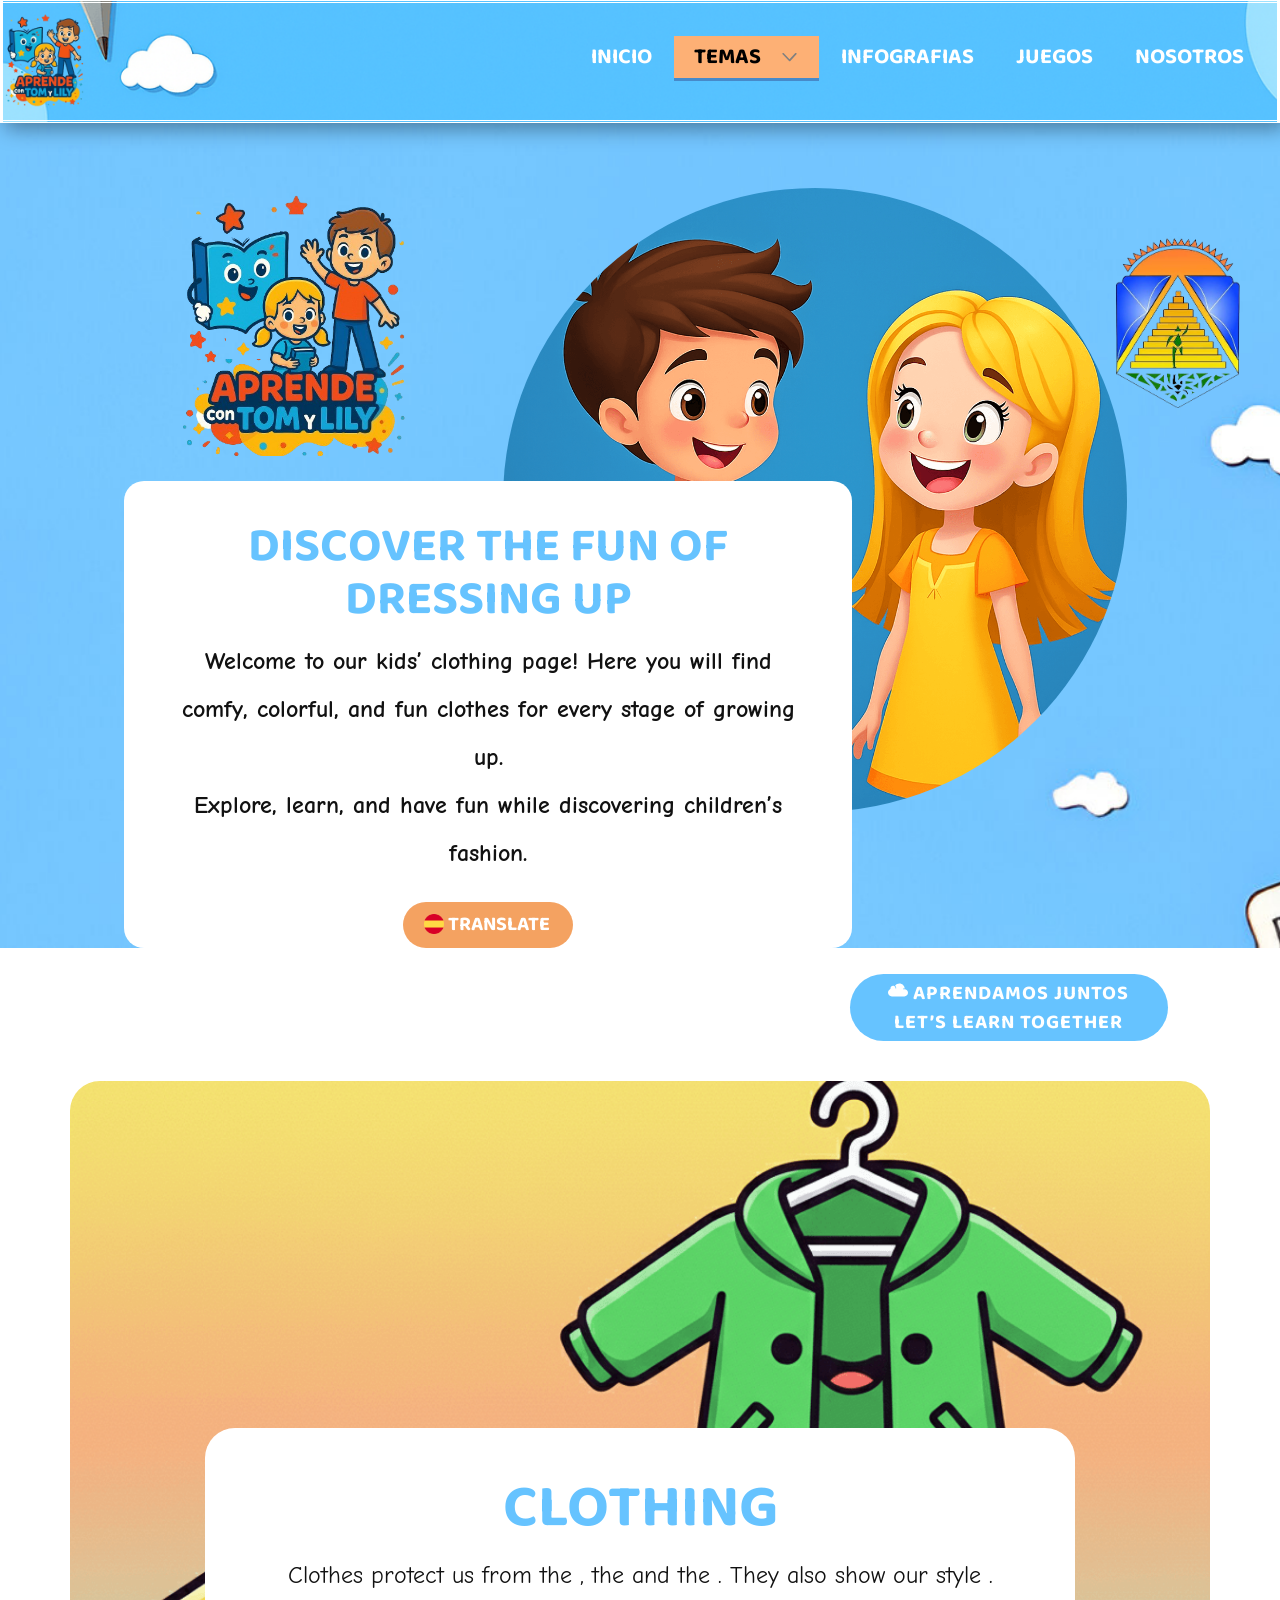
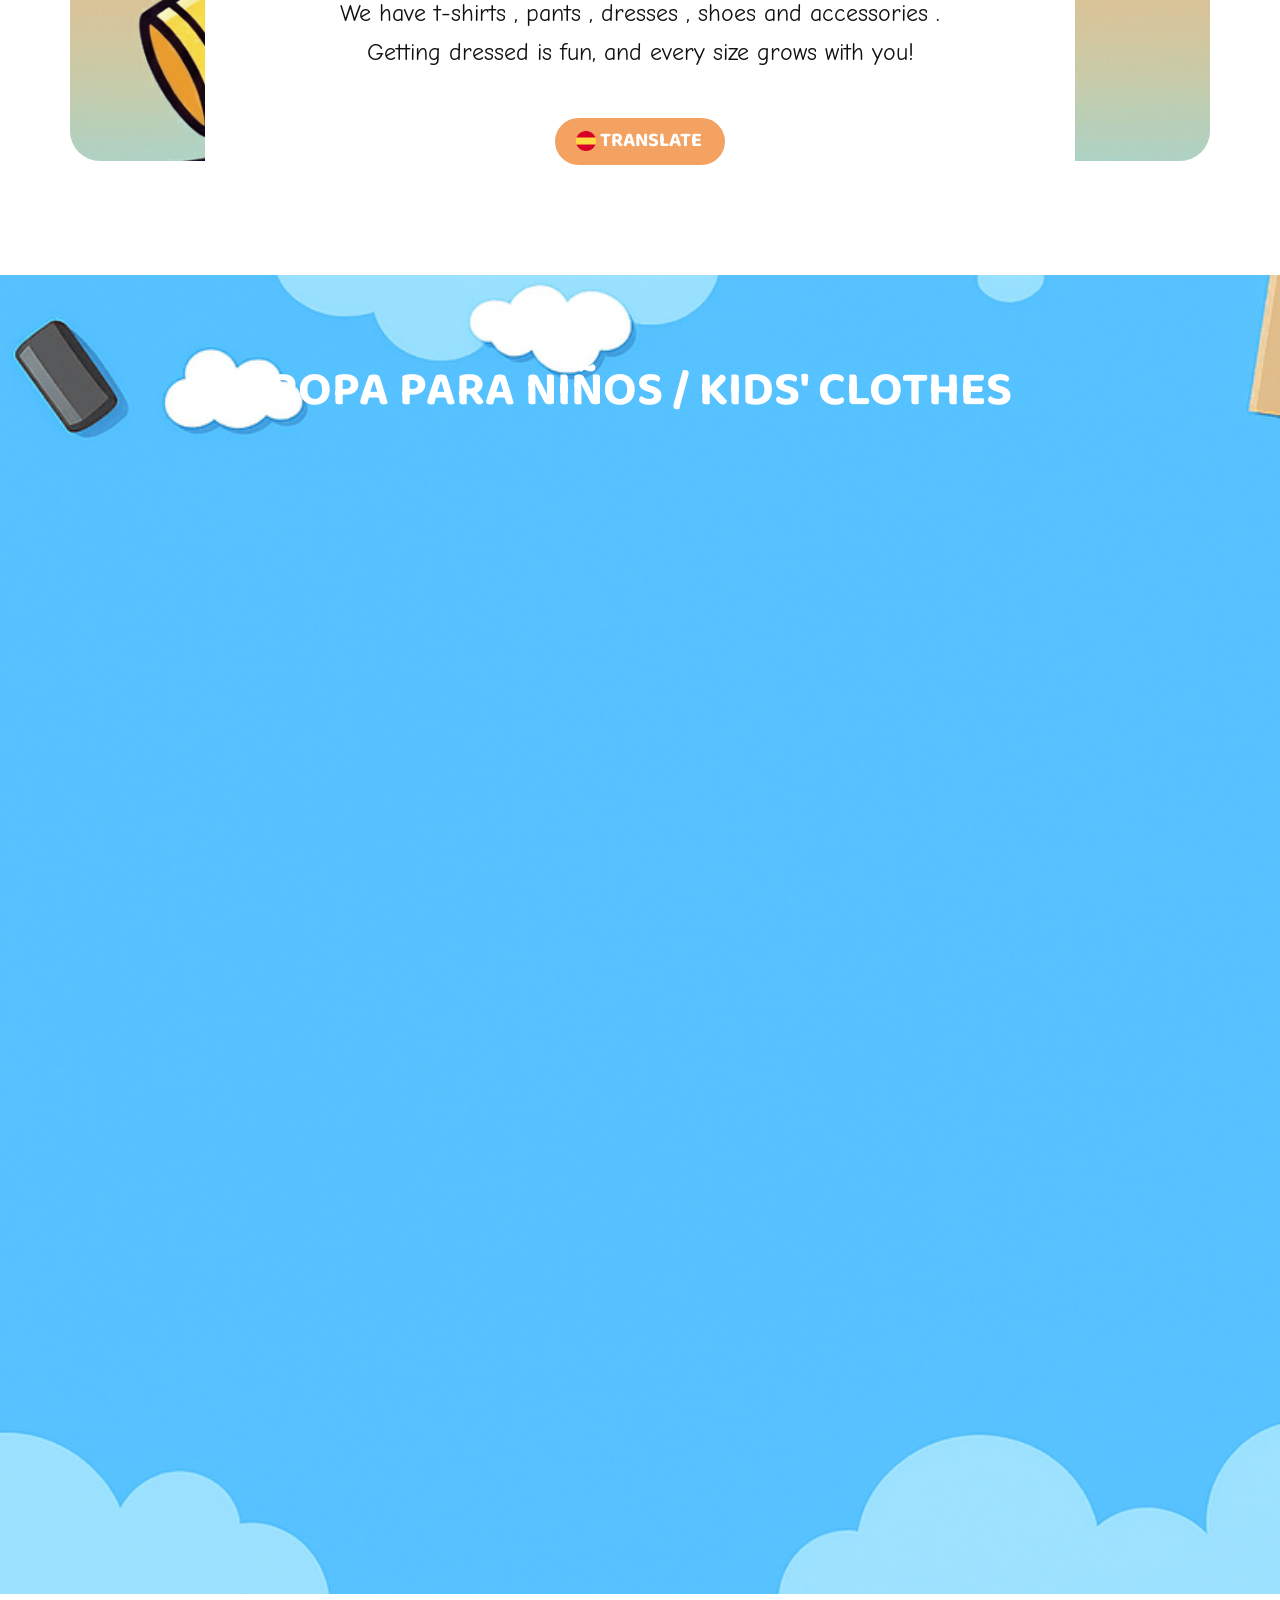
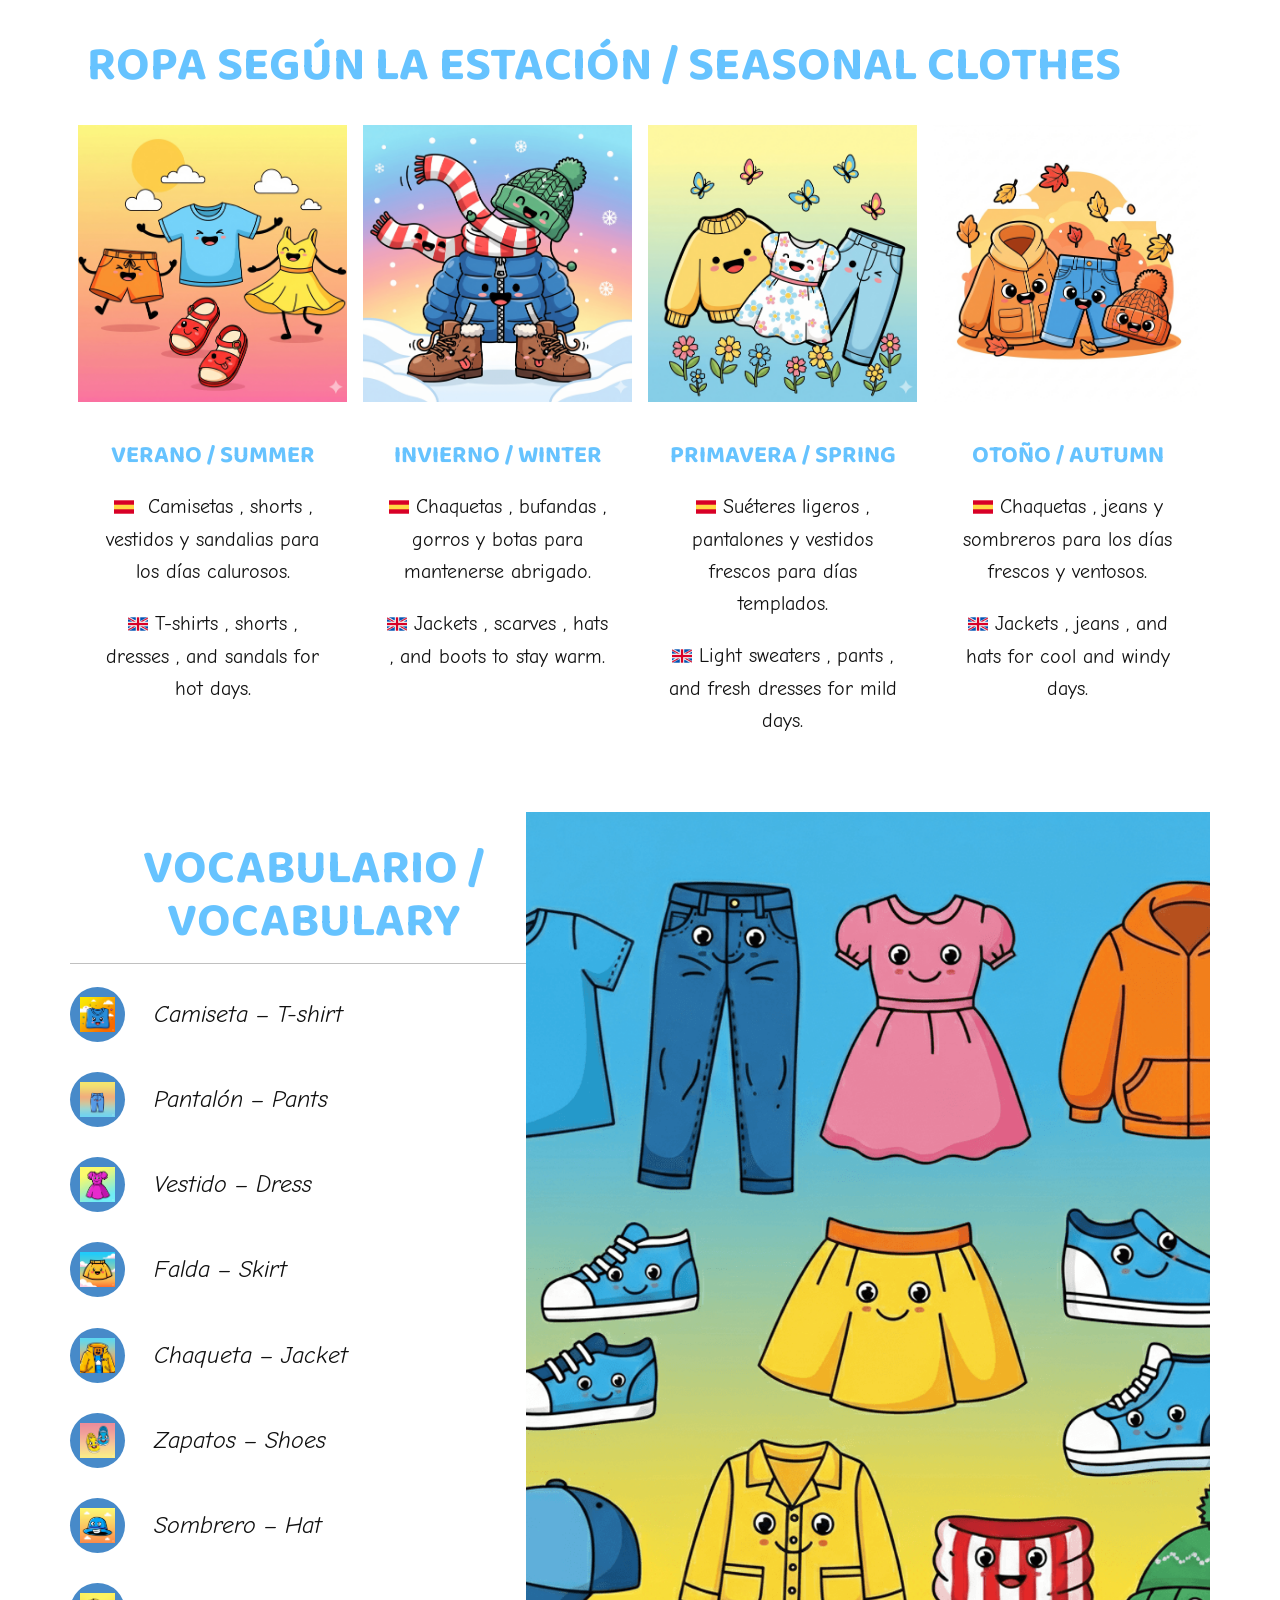
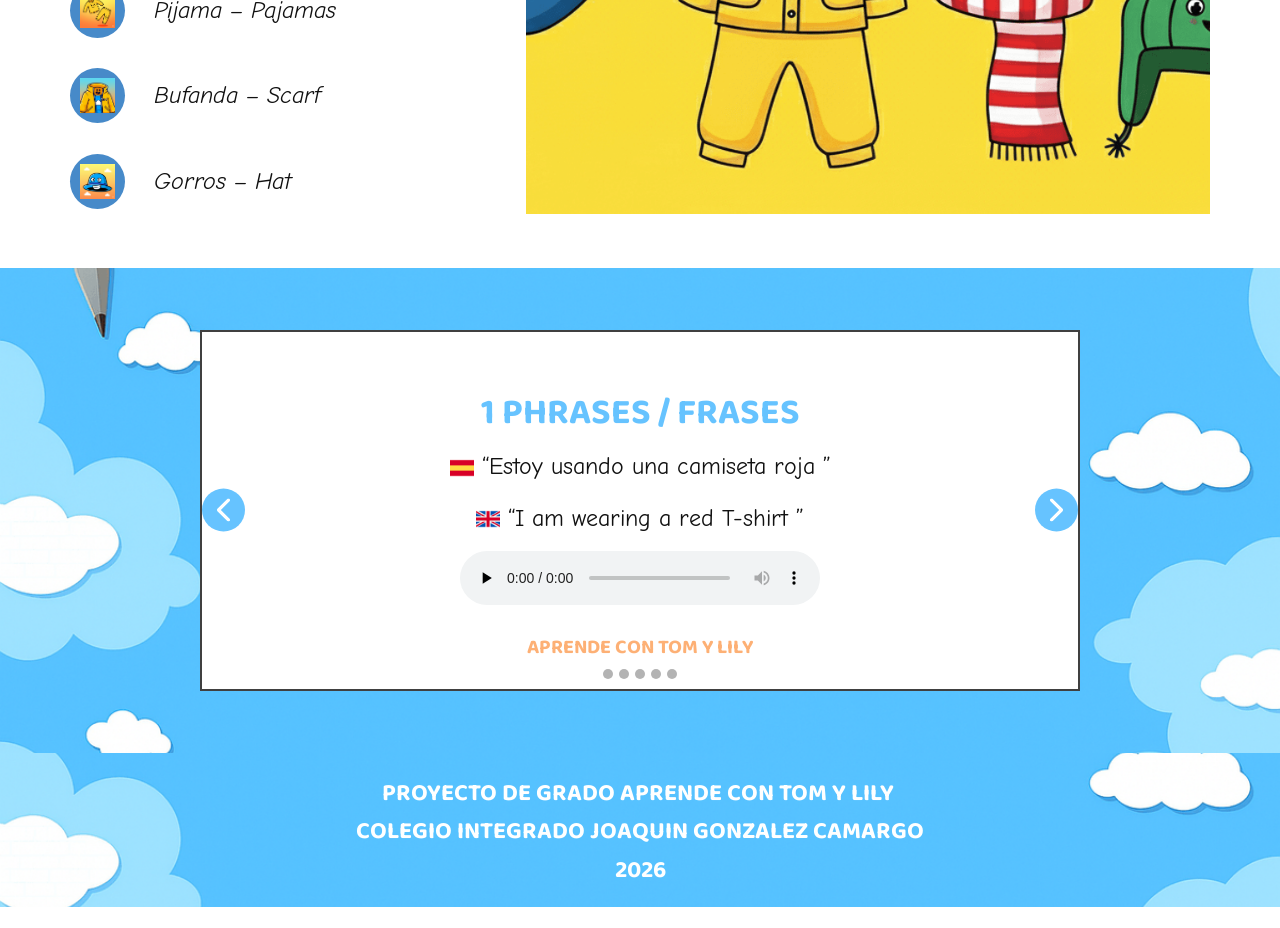
==== commit 57f71f9f: "arreglos" ====
--- a/Clothes.html
+++ b/Clothes.html
@@ -189,7 +189,9 @@
                 <img class="u-expanded-width u-image u-image-3" src="images/VESTIDO.png" alt="" data-image-width="1920" data-image-height="1920">
                 <h5 class="u-align-center u-text u-text-custom-color-3 u-text-6"> Vestido  – Dress</h5>
                 <p class="u-align-center u-text u-text-7"> Ropa bonita y colorida, ideal para ocasiones especiales o el día a día.</p>
-                <span class="clothing-audio clothing-audio-unavailable">Audio no disponible</span>
+                <audio class="clothing-audio" controls preload="none" aria-label="Audio de vestido">
+                  <source src="files/clothes/dress.ogg" type="audio/ogg">
+                </audio>
               </div>
             </div>
             <div class="u-align-center u-container-align-center u-container-style u-list-item u-repeater-item u-shape-round u-top-left-radius-20 u-video-cover u-white u-list-item-4" data-animation-name="customAnimationIn" data-animation-duration="1500" data-animation-delay="500">
@@ -244,88 +246,6 @@
             </div>
           </div>
         </div>
-      </div>
-    </section>
-    <section class="u-align-left u-clearfix u-container-align-center-lg u-container-align-center-md u-container-align-center-sm u-container-align-center-xl u-container-align-center-xxl u-container-align-left u-container-align-left-lg u-container-align-left-md u-container-align-left-sm u-container-align-left-xl u-container-align-left-xxl u-section-4" id="sec-01b9">
-      <h2 class="u-align-center u-custom-font u-text u-text-custom-color-3 u-text-1" data-animation-name="customAnimationIn" data-animation-duration="1500" data-animation-delay="500">  Tabla de Tallas / Size Chart</h2>
-      <div class="u-expanded-width u-table u-table-responsive u-table-1">
-        <table class="u-table-entity">
-          <colgroup>
-            <col width="9.3%">
-            <col width="28.7%">
-            <col width="14.2%">
-            <col width="14.3%">
-            <col width="16.5%">
-            <col width="17%">
-          </colgroup>
-          <tbody class="u-align-center u-table-body">
-            <tr style="height: 143px;">
-              <td class="u-align-left u-border-3 u-border-grey-75 u-custom-color-3 u-custom-font u-first-column u-table-cell u-table-cell-1"> Talla (ES)</td>
-              <td class="u-align-center u-border-3 u-border-grey-75 u-custom-color-3 u-custom-font u-table-cell u-table-cell-2"> Edad Aproximada  </td>
-              <td class="u-align-center u-border-3 u-border-grey-75 u-custom-color-3 u-custom-font u-table-cell u-table-cell-3"> Altura (cm) </td>
-              <td class="u-align-center u-border-3 u-border-grey-75 u-custom-color-3 u-custom-font u-table-cell u-table-cell-4">SIZE (EN) </td>
-              <td class="u-align-center u-border-3 u-border-grey-75 u-custom-color-3 u-custom-font u-table-cell u-table-cell-5">Approx. Age  </td>
-              <td class="u-align-center u-border-3 u-border-grey-75 u-custom-color-3 u-custom-font u-table-cell u-table-cell-6"> Height (cm) </td>
-            </tr>
-            <tr style="height: 103px;">
-              <td class="u-align-center u-border-3 u-border-grey-75 u-custom-color-3 u-custom-font u-first-column u-table-cell u-text-font u-table-cell-7">2 </td>
-              <td class="u-custom-font u-table-cell u-text-font u-table-cell-8"> 1 – 2 años</td>
-              <td class="u-custom-color-5 u-custom-font u-table-cell u-text-font u-table-cell-9"> 80 – 90 cm</td>
-              <td class="u-custom-font u-table-cell u-text-font u-table-cell-10">2T<br>
-              </td>
-              <td class="u-custom-font u-table-cell u-text-font u-table-cell-11">1 – 2 years </td>
-              <td class="u-custom-color-5 u-custom-font u-table-cell u-text-custom-color-1 u-text-font u-table-cell-12"> 80 – 90 cm</td>
-            </tr>
-            <tr style="height: 102px;">
-              <td class="u-align-center u-border-3 u-border-grey-75 u-custom-color-3 u-custom-font u-table-cell u-text-font u-table-cell-13">4 </td>
-              <td class="u-custom-font u-table-cell u-text-font u-table-cell-14"> 3 – 4 años</td>
-              <td class="u-custom-color-5 u-custom-font u-table-cell u-text-font u-table-cell-15"> 95 – 105 cm</td>
-              <td class="u-custom-font u-table-cell u-text-font u-table-cell-16">4T </td>
-              <td class="u-custom-font u-table-cell u-text-font u-table-cell-17">3 – 4 years </td>
-              <td class="u-custom-color-5 u-custom-font u-table-cell u-text-custom-color-1 u-text-font u-table-cell-18"> 95 – 105 cm</td>
-            </tr>
-            <tr style="height: 102px;">
-              <td class="u-align-center u-border-3 u-border-grey-75 u-custom-color-3 u-custom-font u-table-cell u-text-font u-table-cell-19">6</td>
-              <td class="u-custom-font u-table-cell u-text-font u-table-cell-20"> 5 – 6 años</td>
-              <td class="u-custom-color-5 u-custom-font u-table-cell u-text-font u-table-cell-21"> 110 – 120 cm</td>
-              <td class="u-custom-font u-table-cell u-text-font u-table-cell-22">6T</td>
-              <td class="u-custom-font u-table-cell u-text-font u-table-cell-23"> 5 – 6 years</td>
-              <td class="u-custom-color-5 u-custom-font u-table-cell u-text-font u-table-cell-24">110 – 120 cm </td>
-            </tr>
-            <tr style="height: 102px;">
-              <td class="u-align-center u-border-3 u-border-grey-75 u-custom-color-3 u-custom-font u-table-cell u-text-font u-table-cell-25">8 </td>
-              <td class="u-custom-font u-table-cell u-text-font u-table-cell-26"> 7 – 8 años</td>
-              <td class="u-custom-color-5 u-custom-font u-table-cell u-text-font u-table-cell-27"> 125 – 130 cm</td>
-              <td class="u-custom-font u-table-cell u-text-font u-table-cell-28">8T</td>
-              <td class="u-custom-font u-table-cell u-text-font u-table-cell-29">7 – 8 years </td>
-              <td class="u-custom-color-5 u-custom-font u-table-cell u-text-font u-table-cell-30">125 – 130 cm </td>
-            </tr>
-            <tr style="height: 102px;">
-              <td class="u-align-center u-border-3 u-border-grey-75 u-custom-color-3 u-custom-font u-table-cell u-text-font u-table-cell-31">10</td>
-              <td class="u-custom-font u-table-cell u-text-font u-table-cell-32"> 9 – 10 años</td>
-              <td class="u-custom-color-5 u-custom-font u-table-cell u-text-font u-table-cell-33"> 135 – 140 cm</td>
-              <td class="u-custom-font u-table-cell u-text-font u-table-cell-34"> 10T</td>
-              <td class="u-custom-font u-table-cell u-text-font u-table-cell-35"> 9 – 10 years</td>
-              <td class="u-custom-color-5 u-custom-font u-table-cell u-text-font u-table-cell-36">135 – 140 cm </td>
-            </tr>
-            <tr style="height: 102px;">
-              <td class="u-align-center u-border-3 u-border-grey-75 u-custom-color-3 u-custom-font u-table-cell u-text-font u-table-cell-37">12</td>
-              <td class="u-custom-font u-table-cell u-text-font u-table-cell-38"> 11 – 12 años</td>
-              <td class="u-custom-color-5 u-custom-font u-table-cell u-text-font u-table-cell-39"> 145 – 150 cm</td>
-              <td class="u-custom-font u-table-cell u-text-font u-table-cell-40"> 12T</td>
-              <td class="u-custom-font u-table-cell u-text-font u-table-cell-41"> 11 – 12 years</td>
-              <td class="u-custom-color-5 u-custom-font u-table-cell u-text-font u-table-cell-42">145 – 150 cm </td>
-            </tr>
-            <tr style="height: 102px;">
-              <td class="u-align-center u-border-3 u-border-grey-75 u-custom-color-3 u-custom-font u-table-cell u-text-font u-table-cell-43">14</td>
-              <td class="u-custom-font u-table-cell u-text-font u-table-cell-44"> 13 – 14 años</td>
-              <td class="u-custom-color-5 u-custom-font u-table-cell u-text-font u-table-cell-45"> 155 – 160 cm</td>
-              <td class="u-custom-font u-table-cell u-text-font u-table-cell-46"> 14T</td>
-              <td class="u-custom-font u-table-cell u-text-font u-table-cell-47"> 13 – 14 years</td>
-              <td class="u-custom-color-5 u-custom-font u-table-cell u-text-font u-table-cell-48">155 – 160 cm </td>
-            </tr>
-          </tbody>
-        </table>
       </div>
     </section>
     <section class="u-clearfix u-section-5" id="block-6">
